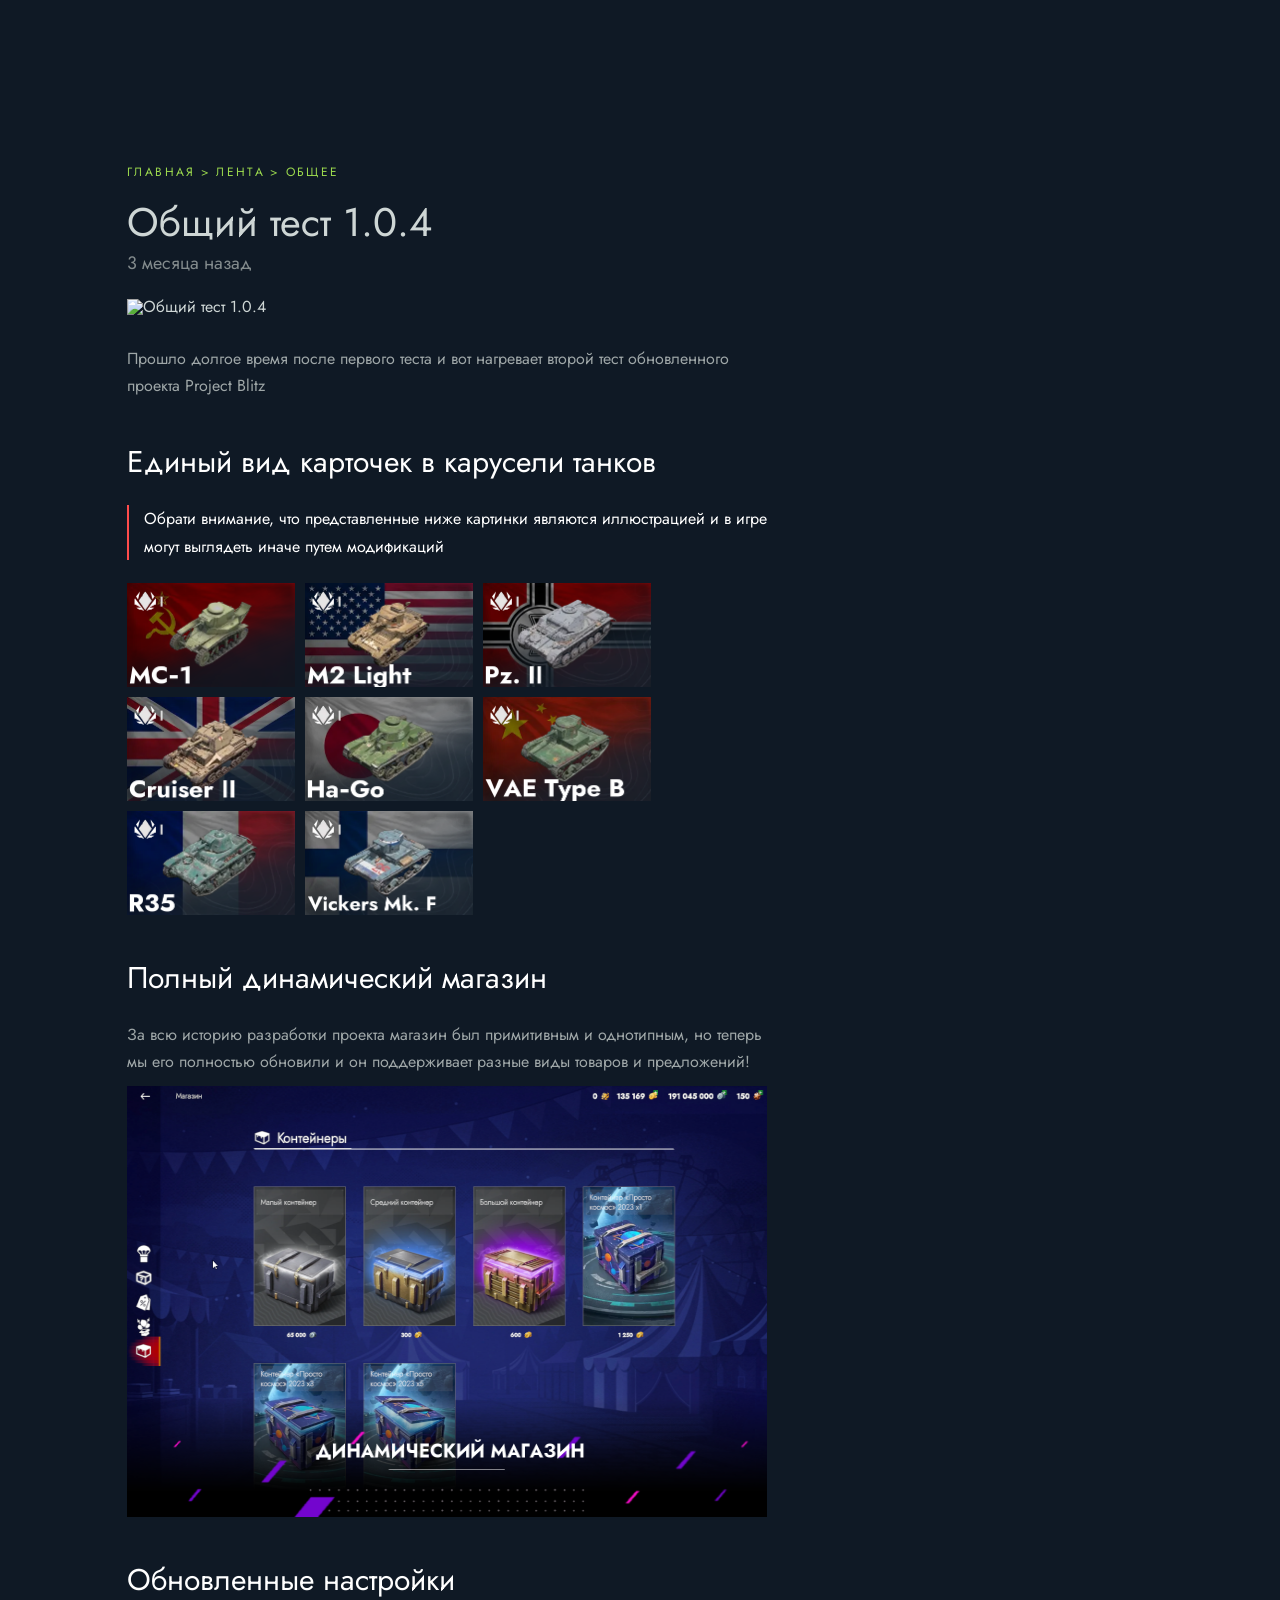
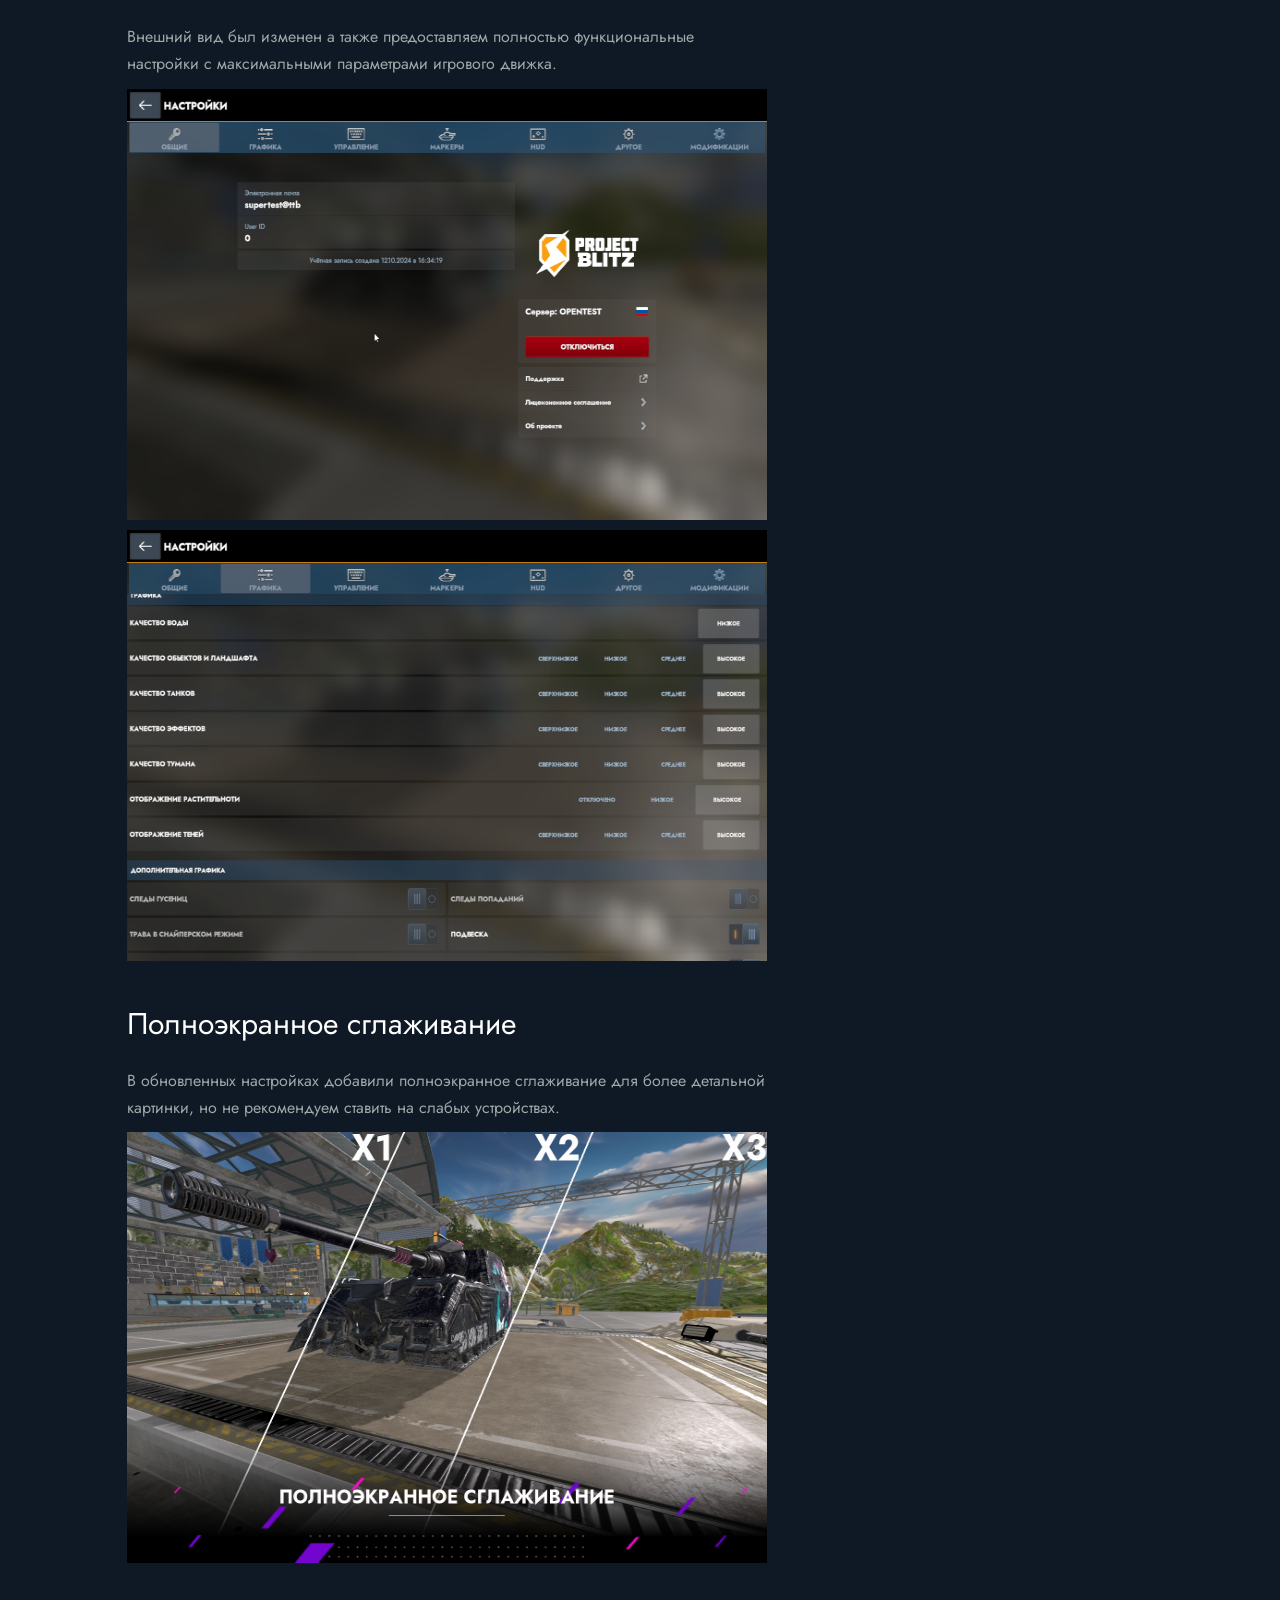
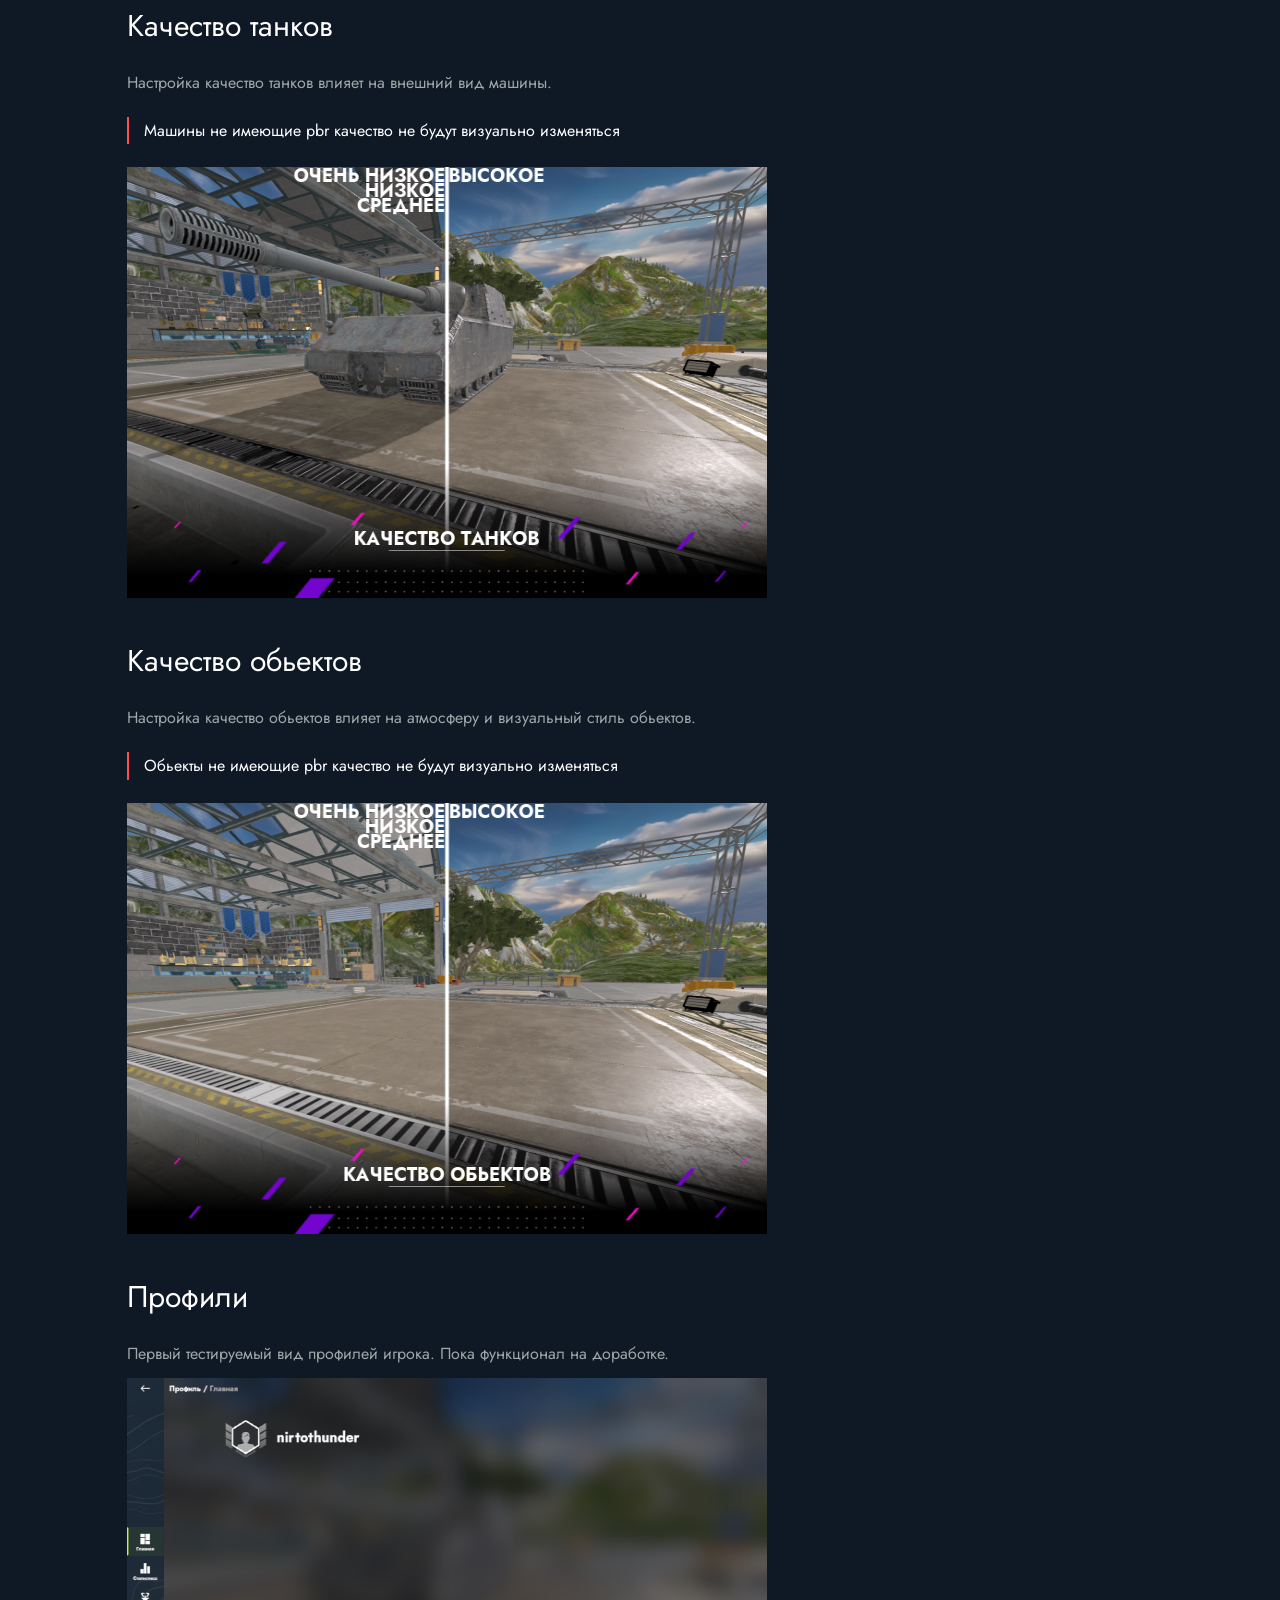
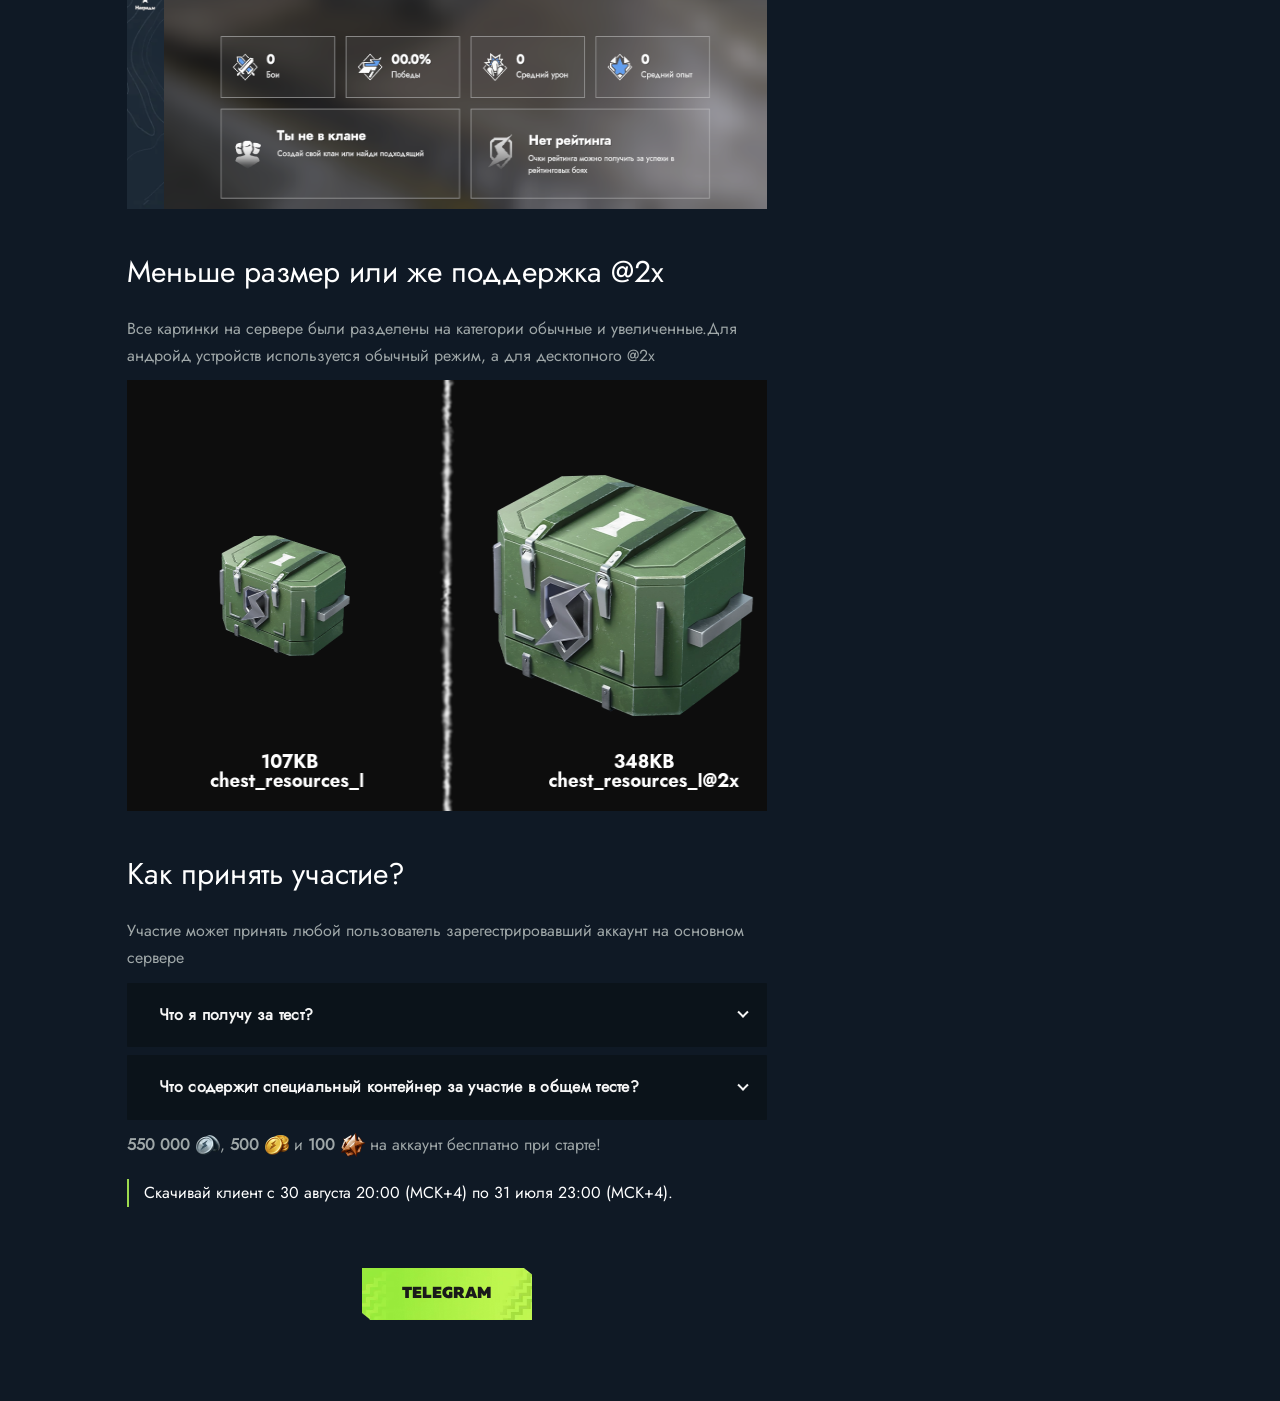
==== ru/news/common/ot_1_0_4.html @ a90b7f47 "ot 1_0_4" ====
<!-- Forked by Nirtothunder from original Tanks Blitz website -->
<!DOCTYPE html>
<html lang="ru">
<head>
    <meta name="color-scheme" content="only light">
    <meta name="supported-color-schemes" content="light">
    <style>
        :root { color-scheme: only light; } 
    </style>
    <meta http-equiv="Content-type" content="text/html; charset=utf-8">
    <meta name="viewport" content="width=device-width, initial-scale=1.0, maximum-scale=1.0, user-scalable=0">
    <meta name="title" content="Tanks Blitz: танковая MMO-игра">
    <meta name="description" content="Легендарный танковый шутер. Сражайся в командных боях 7 на 7 в одиночку или с друзьями, исследуй и улучшай бронетехнику, пробуй разные тактики и побеждай. Выбери танк и отправляйся в бой!">
    <meta property="og:image" content="images/logo.png">
    <link rel="shortcut icon" type="image/x-icon" href="images/favicon.ico">
    <link rel="shortcut icon" type="image/png" href="images/favicon.png">
    <link rel="icon" href="images/favicon.ico">
    <link rel="stylesheet" href="https://wh1to.github.io/blitzwebru/css/app.d67cb2.css">
    <title>Общий тест 1.0.4 | Project Blitz</title>
    <script async="" src="https://wh1to.github.io/blitzwebru/js/tag.js"></script>
    <script>
        window.dataLayer = window.dataLayer || [];
    </script>
</head>
<body class="page ">
    <div class="page_body" id="app">
        <div class="page_content">
            <main class="news-page"></main>
            <common-menu></common-menu>
            <main-notification></main-notification>
            <main-navigation></main-navigation>
            <region-popup></region-popup>
            <flash-message></flash-message>
            <router-view></router-view>
    </div>
    <main-footer></main-footer>
    <download-popup></download-popup>
        </div>
    </div>
</body>

    <script type="text/javascript">
        (function(m,e,t,r,i,k,a){m[i]=m[i]||function(){(m[i].a=m[i].a||[]).push(arguments)};
        m[i].l=1*new Date();
        for (var j = 0; j < document.scripts.length; j++) {if (document.scripts[j].src === r) { return; }}
        k=e.createElement(t),a=e.getElementsByTagName(t)[0],k.async=1,k.src=r,a.parentNode.insertBefore(k,a)})
        (window, document, "script", "https://mc.yandex.ru/metrika/tag.js", "ym");

        ym(92495432, "init", {
            clickmap:true,
            trackLinks:true,
            accurateTrackBounce:true,
            webvisor:true
        });

        (function(m,e,t,r,i,k,a){m[i]=m[i]||function(){(m[i].a=m[i].a||[]).push(arguments)};
        m[i].l=1*new Date();
        for (var j = 0; j < document.scripts.length; j++) {if (document.scripts[j].src === r) { return; }}
        k=e.createElement(t),a=e.getElementsByTagName(t)[0],k.async=1,k.src=r,a.parentNode.insertBefore(k,a)})
        (window, document, "script", "https://mc.yandex.ru/metrika/tag.js", "ym");

        ym(100962974, "init", {
            clickmap:true,
            trackLinks:true,
            accurateTrackBounce:true
        });

        (function(m,e,t,r,i,k,a){m[i]=m[i]||function(){(m[i].a=m[i].a||[]).push(arguments)};
        m[i].l=1*new Date();
        for (var j = 0; j < document.scripts.length; j++) {if (document.scripts[j].src === r) { return; }}
        k=e.createElement(t),a=e.getElementsByTagName(t)[0],k.async=1,k.src=r,a.parentNode.insertBefore(k,a)})
        (window, document, "script", "https://mc.yandex.ru/metrika/tag.js", "ym");

        ym(92986267, "init", {
            clickmap:true,
            trackLinks:true,
            accurateTrackBounce:true,
            webvisor:true
        });
        window.ymId = 92986267;
    </script>

    <noscript><div><img src="https://mc.yandex.ru/watch/92495432" style="position:absolute; left:-9999px;" alt="" /></div></noscript>
    <noscript><div><img src="https://mc.yandex.ru/watch/100962974" style="position:absolute; left:-9999px;" alt="" /></div></noscript>
    <noscript><div><img src="https://mc.yandex.ru/watch/92986267" style="position:absolute; left:-9999px;" alt="" /></div></noscript>

    <script>
        window.wbpSettings = {
            'realm': 'ru',
            'realms': ['ru'],
            'dev': false,
            'defaultLang': 'ru',
            'language': 'ru',
            'realmLangs': {"ru": {"ru": "ru"}},
            'langs': JSON.parse('[{"code": "ru", "text": "\u0420\u0443\u0441\u0441\u043a\u0438\u0439"}]'),
            'commonMenu': {
                'sswClientId': 'QiX7FAdbGfgUqJ6bABkRYLfUqQ27O3ZuZcZPJmVt',
                'sswUrl': 'https://lesta.ru',
                'frontedUrl': 'https://wh1to.github.io/blitzwebru/',
                'loaderPath': 'js/loader.min.js',
                'backendUrls': JSON.parse('{"ru": "https://wh1to.github.io/blitzwebru/"}')
            },
            'links': {
                'system': {
                    "ru": [
                        {"type": "eula", "url": "https://legal.tanksblitz.info/eula/", "text": "Лицензионное соглашение"},
                        {"type": "privacy", "url": "https://legal.tanksblitz.info/privacy-policy/", "text": "Политика конфиденциальности"},
                        {"type": "system", "url": "/content/docs/system-requirements/", "text": "Системные требования"},
                        {"type": "job", "url": "https://join.lesta.team/", "text": "Вакансии «Леста Игры»"},
                        {"type": "vol", "url": "https://vol.lesta.ru/", "text": "Волонтёрам"}
                    ]
                },
                'social': [
                    {"type": "vk", "url": "https://vk.ru/tanks_projectblitz", "text": "ВКОНТАКТЕ"},
                    {"type": "telegram", "url": "https://t.me/project_blitz", "text": "Telegram"},
                    {"type": "youtube", "url": "https://www.youtube.com/@nirtothunder", "text": "Youtube"},
                ],
                'age': {
                    "ru": []
                },
                'store': [
                    {"type": "app-gallery", "url": "https://appgallery.huawei.ru/app/C106970213", "text": "Скачайте в <span class=\"button-download_store\">App Gallery</span>"},
                    {"type": "app-store", "url": "https://itunes.apple.com/app/tanks-blitz-pvp-mmo/id1634012602", "text": "Скачайте в <span class=\"button-download_store\">App Store</span>"},
                    {"type": "ru-store", "url": "https://apps.rustore.ru/app/com.tanksblitz", "text": "Скачайте в <span class=\"button-download_store\">Rustore</span>"},
                    {"type": "mac-app-store", "url": "https://itunes.apple.com/app/tanks-blitz-pvp-mmo/id1634012602", "text": "Скачайте в <span class=\"button-download_store\">Mac App Store</span>"},
                    {"type": "lgc", "url": "https://lesta.ru/ru/lgc/", "text": "Скачайте в <span class=\"button-download_store\">Lesta Game Center</span>"},
                    {"type": "galaxy-store", "url": "https://apps.samsung.com/appquery/appDetail.as?appId=com.tanksblitz", "text": "Скачайте в <span class=\"button-download_store\">Galaxy Store</span>"},
                    {"type": "get-apps", "url": "https://global.app.mi.com/details?id=com.tanksblitz", "text": "Скачайте в <span class=\"button-download_store\">Get Apps</span>"},
                    {"type": "google-play", "url": "https://play.google.com/store/apps/details?id=com.tanksblitz", "text": "Скачайте в <span class=\"button-download_store\">Google Play</span>"}
                ]
            },
            STATIC_URL: 'https://cdn-ptl-static.tanksblitz.ru/newstatic/',
            CSRF: {
                API_URL: 'https://tanksblitz.ru/set_csrf/',
                COOKIE_NAME: 'csrftokennew',
                PARAM_NAME: 'csrftokennew'
            },
            AUTH: {
                TRUSTED_ROOT: 'https://tanksblitz.ru/',
                LOGIN_URL: 'https://tanksblitz.ru/auth/login/',
                LOGIN_COMPLETE_URL: 'https://tanksblitz.ru/auth/login/complete/',
                LOGIN_COMPLETE_IMMEDIATE_URL: 'https://tanksblitz.ru/auth/login/complete/immediate/',
                LOGOUT_URL: 'https://tanksblitz.ru/auth/logout/',
                CONTINUE_PROCESS_PARAMETER_NAME: 'auth_process',
                ATTEMPT_IMMEDIATE_COOKIE_NAME: 'auth_sso_attempt_immediate',
                SSO_ENABLED: true,
                ACCOUNT_INFO_URL: 'https://tanksblitz.ru/auth/account_info/'
            },
            SWITCHES: JSON.parse(`{
            "tournament_event_chests_random_order": {
                "name": "tournament_event_chests_random_order",
                "is_active": false,
                "start_at": null,
                "end_at": null,
                "show_in_menu": false,
                "allow_actions": true
            },
            "tournaments": {
                "name": "tournaments",
                "is_active": false,
                "start_at": null,
                "end_at": null,
                "show_in_menu": true,
                "allow_actions": true
            },
            "welcome": {
                "name": "welcome",
                "is_active": true,
                "start_at": "2026-07-01T08:00:00",
                "end_at": "2026-08-03T20:59:00",
                "show_in_menu": true,
                "allow_actions": true
            },
            "auction_stub": {
                "name": "auction_stub",
                "is_active": false,
                "start_at": "2020-12-18T05:00:00",
                "end_at": "2020-12-18T13:00:00",
                "show_in_menu": true,
                "allow_actions": true
            },
            "seasons": {
                "name": "seasons",
                "is_active": false,
                "start_at": null,
                "end_at": null,
                "show_in_menu": true,
                "allow_actions": true
            },
            "clans_leaderboard_stub": {
                "name": "clans_leaderboard_stub",
                "is_active": false,
                "start_at": null,
                "end_at": null,
                "show_in_menu": true,
                "allow_actions": true
            },
            "tankopedia": {
                "name": "tankopedia",
                "is_active": false,
                "start_at": null,
                "end_at": null,
                "show_in_menu": false,
                "allow_actions": false
            },
            "final_lan_buy_tickets_ui_active_2025": {
                "name": "final_lan_buy_tickets_ui_active_2025",
                "is_active": false,
                "start_at": "2025-08-12T11:12:43",
                "end_at": "2025-09-15T07:30:00",
                "show_in_menu": true,
                "allow_actions": true
            },
            "is_final_lan_header_customization": {
                "name": "is_final_lan_header_customization",
                "is_active": false,
                "start_at": "2025-08-12T10:30:00",
                "end_at": "2025-09-15T10:30:00",
                "show_in_menu": true,
                "allow_actions": true
            },
            "final_lan_2025": {
                "name": "final_lan_2025",
                "is_active": false,
                "start_at": "2025-08-12T10:28:00",
                "end_at": "2025-09-15T10:00:00",
                "show_in_menu": true,
                "allow_actions": true
            },
            "is_lizards_must_die_customization": {
                "name": "is_lizards_must_die_customization",
                "is_active": false,
                "start_at": "2025-11-01T05:00:00",
                "end_at": "2025-11-30T05:00:00",
                "show_in_menu": true,
                "allow_actions": true
            },
            "is_comics_selling": {
                "name": "is_comics_selling",
                "is_active": false,
                "start_at": "2026-06-19T08:00:00",
                "end_at": "2026-07-17T09:00:00",
                "show_in_menu": true,
                "allow_actions": false
            },
            "is_welcome": {
                "name": "is_welcome",
                "is_active": true,
                "start_at": "2026-06-19T08:00:00",
                "end_at": "2026-07-17T09:00:00",
                "show_in_menu": true,
                "allow_actions": false
            },
            "welcome_new_badge": {
            "name": "welcome_new_badge",
            "is_active": true,
            "start_at": null,
            "end_at": null,
            "show_in_menu": true,
            "allow_actions": true
            },
            "is_nav_customisation": {
                "name": "is_nav_customisation",
                "is_active": false,
                "start_at": "2026-06-19T08:00:00",
                "end_at": "2026-07-18T09:00:00",
                "show_in_menu": true,
                "allow_actions": true
            },
            "is_ny_2025_customization": {
                "name": "is_ny_2025_customization",
                "is_active": false,
                "start_at": "2025-02-27T09:00:00",
                "end_at": "2025-03-26T09:00:00",
                "show_in_menu": false,
                "allow_actions": true
            },
            "is_ny_navbar_customization": {
                "name": "is_ny_navbar_customization",
                "is_active": false,
                "start_at": "2025-12-09T09:00:00",
                "end_at": "2026-01-13T23:59:00",
                "show_in_menu": true,
                "allow_actions": true
            },
            "retro_v11": {
                "name": "retro_v11",
                "is_active": false,
                "start_at": "2024-06-18T08:00:00",
                "end_at": "2024-07-31T21:00:29",
                "show_in_menu": true,
                "allow_actions": true
            },
            "year_results": {
                "name": "year_results",
                "is_active": false,
                "start_at": "2025-12-25T09:00:00",
                "end_at": "2026-01-13T20:59:00",
                "show_in_menu": true,
                "allow_actions": true
            },
            "is_ice_giants_header_customization": {
                "name": "is_ice_giants_header_customization",
                "is_active": false,
                "start_at": "2025-02-28T09:00:00",
                "end_at": "2025-03-26T09:00:00",
                "show_in_menu": true,
                "allow_actions": true
            },
            "tournament_event": {
                "name": "tournament_event",
                "is_active": false,
                "start_at": null,
                "end_at": null,
                "show_in_menu": false,
                "allow_actions": true
            },
            "auction": {
                "name": "auction",
                "is_active": false,
                "start_at": "2023-12-15T05:37:30",
                "end_at": "2024-01-08T05:00:00",
                "show_in_menu": true,
                "allow_actions": true
            },
            "comics": {
                "name": "comics",
                "is_active": false,
                "start_at": "2025-02-28T09:00:00",
                "end_at": "2026-02-28T07:56:01",
                "show_in_menu": true,
                "allow_actions": true
            },
            "is_cyber_village_customization": {
                "name": "is_cyber_village_customization",
                "is_active": false,
                "start_at": "2026-03-04T14:00:00",
                "end_at": "2026-04-01T03:00:00",
                "show_in_menu": true,
                "allow_actions": true
            },
            "promises_new_badge": {
                "name": "promises_new_badge",
                "is_active": false,
                "start_at": "2026-07-01T08:00:00",
                "end_at": "2026-07-02T08:00:00",
                "show_in_menu": true,
                "allow_actions": true
            },
            "promises": {
                "name": "promises",
                "is_active": false,
                "start_at": "2026-07-01T08:00:00",
                "end_at": "2026-07-03T20:59:00",
                "show_in_menu": true,
                "allow_actions": true
            },
            "is_stalcraft_customisation": {
                "name": "is_stalcraft_customisation",
                "is_active": false,
                "start_at": "2026-04-08T13:03:01",
                "end_at": "2026-04-29T21:00:01",
                "show_in_menu": true,
                "allow_actions": true
            },
            "is_victory_day_header_customization": {
                "name": "is_victory_day_header_customization",
                "is_active": false,
                "start_at": "2026-05-08T00:00:00",
                "end_at": "2026-05-11T00:00:00",
                "show_in_menu": true,
                "allow_actions": true
            },
            "rating_battles_leaderboard": {
                "name": "rating_battles_leaderboard",
                "is_active": false,
                "start_at": "2024-08-27T11:52:30",
                "end_at": "2024-08-29T06:00:02",
                "show_in_menu": true,
                "allow_actions": true
            },
            "forecasts": {
                "name": "forecasts",
                "is_active": false,
                "start_at": null,
                "end_at": null,
                "show_in_menu": true,
                "allow_actions": true
            },
            "quest": {
                "name": "quest",
                "is_active": false,
                "start_at": "2025-07-01T09:00:00",
                "end_at": "2025-08-10T12:00:00",
                "show_in_menu": true,
                "allow_actions": true
            },
            "clans_leaderboard": {
                "name": "clans_leaderboard",
                "is_active": false,
                "start_at": "2024-08-27T11:53:15",
                "end_at": "2024-08-29T06:00:17",
                "show_in_menu": true,
                "allow_actions": true
            },
            "gifts": {
                "name": "gifts",
                "is_active": false,
                "start_at": "2026-05-28T11:00:00",
                "end_at": "2026-07-29T05:00:00",
                "show_in_menu": true,
                "allow_actions": true
            },
            "comics_new_badge": {
                "name": "comics_new_badge",
                "is_active": false,
                "start_at": "2026-06-19T08:00:00",
                "end_at": "2026-06-20T08:00:00",
                "show_in_menu": true,
                "allow_actions": true
            }
            }` || '{}'),
            FOOTER: JSON.parse('{"id": 1, "name": "footer 2025", "text": "Aifemu, 2024 — 2026. Проект Project Blitz основана на интеллектуальной собственности третьих лиц. Все права на объекты прав третьих лиц принадлежат их законным правообладателям..", "start_date": "2026-01-01"}' || '{}'),
            YA_METRIKA_COUNTER_IDS: {},
            ADMIN_CDN_URL: 'https://cdn-ptl-media.tanksblitz.ru',
            GLOSSARY_CDN_URL: 'https://glossary-static.lesta.ru',
            EXTERNAL_APIS: {"wbpbe": {"url": {"ru": "https://ru-lwbpbe.lstprod.net", "rb": "https://ru-lwbpbe.lstprod.net"}, "use_lang": true, "single_realm": false}, "watch-blitz": {"url": {"ru": "https://fake-watchblitz-ru.tanksblitz.ru"}, "use_lang": false, "single_realm": false}, "watch-blitz-ws": {"url": {"ru": "https://fake-watchblitz-ru.tanksblitz.ru"}, "use_lang": false, "single_realm": false}},
            PROBLEM_TRACKER_ENABLED: true,
            PROBLEM_TRACKER_URL: 'https://fake.it',
            PROBLEM_TRACKER_NOTIFY_TIMEOUT: 10,
            SENTRY_DSN: 'https://4d028fffc4824d1db911a0182a6fd6b2:f5834e0e3e254d9d8ed408a26818b6a1@sentry.lstprod.net/73',
            IS_CHINESE: false,
            FOOTER_LOGO_LINK: 'https://lesta.ru',
            PREMIUM_SHOP_LINK: 'https://lesta.ru/shop/wotb'
        };
        var context = {
            "is_preview": false,
            "news_page": {
                "category": {
                    "important": false,
                    "lang": "ru",
                    "order": 0,
                    "slug": "common",
                    "title": ""
                },
                    "content": `<div>
    <p>Прошло долгое время после первого теста и вот нагревает второй тест обновленного проекта Project Blitz</p>
    <h1>Единый вид карточек в карусели танков</h1>
    <blockquote class="message-important">
      <p>
        Обрати внимание, что представленные ниже картинки являются иллюстрацией и в игре могут выглядеть иначе путем модификаций
      </p>
    </blockquote>
    <div style="display: flex; gap: 10px; flex-wrap: wrap;">
    <img src="ot_1_0_4/ussr_tank.png" width="168" height="104">
    <img src="ot_1_0_4/usa_tank.png" width="168" height="104">
    <img src="ot_1_0_4/germany_tank.png" width="168" height="104">
    <img src="ot_1_0_4/uk_tank.png" width="168" height="104">
    <img src="ot_1_0_4/japan_tank.png" width="168" height="104">
    <img src="ot_1_0_4/china_tank.png" width="168" height="104">
    <img src="ot_1_0_4/france_tank.png" width="168" height="104">
    <img src="ot_1_0_4/finland_tank.png" width="168" height="104">
    </div>
    <h1>Полный динамический магазин</h1>
    <p>За всю историю разработки проекта магазин был примитивным и однотипным, но теперь мы его полностью обновили и он поддерживает разные виды товаров и предложений!</p>
    <div style="display: flex; gap: 10px; flex-wrap: wrap;">
    <img src="ot_1_0_4/newshop.png" width="693" height="431">
    </div>
    <h1>Обновленные настройки</h1>
    <p>Внешний вид был изменен а также предоставляем полностью функциональные настройки с максимальными параметрами игрового движка.</p>
    <div style="display: flex; gap: 10px; flex-wrap: wrap;">
    <img src="ot_1_0_4/settings.png" width="693" height="431">
    <img src="ot_1_0_4/settings2.png" width="693" height="431">
    </div>
    <h1>Полноэкранное сглаживание</h1>
    <p>В обновленных настройках добавили полноэкранное сглаживание для более детальной картинки, но не рекомендуем ставить на слабых устройствах.</p>
    <div style="display: flex; gap: 10px; flex-wrap: wrap;">
    <img src="ot_1_0_4/render.png" width="693" height="431">
    </div>
    <h1>Качество танков</h1>
    <p>Настройка качество танков влияет на внешний вид машины.</p>
    <blockquote class="message-important">
      <p>
        Машины не имеющие pbr качество не будут визуально изменяться
      </p>
    </blockquote>
    <div style="display: flex; gap: 10px; flex-wrap: wrap;">
    <img src="ot_1_0_4/tank_quality.png" width="693" height="431">
    </div>
    <h1>Качество обьектов</h1>
    <p>Настройка качество обьектов влияет на атмосферу и визуальный стиль обьектов.</p>
    <blockquote class="message-important">
      <p>
        Обьекты не имеющие pbr качество не будут визуально изменяться
      </p>
    </blockquote>
    <div style="display: flex; gap: 10px; flex-wrap: wrap;">
    <img src="ot_1_0_4/objects_quality.png" width="693" height="431">
    </div>
    <h1>Профили</h1>
    <p>Первый тестируемый вид профилей игрока. Пока функционал на доработке.</p>
    <div style="display: flex; gap: 10px; flex-wrap: wrap;">
    <img src="ot_1_0_4/profile.png" width="693" height="431">
    </div>
    <h1>Меньше размер или же поддержка @2x</h1>
    <p>Все картинки на сервере были разделены на категории обычные и увеличенные.Для андройд устройств используется обычный режим, а для десктопного @2x</p>
    <div style="display: flex; gap: 10px; flex-wrap: wrap;">
    <img src="ot_1_0_4/@2xsupport.png" width="693" height="431">
    </div>
    <h1>Как принять участие?</h1>
    <p>Участие может принять любой пользователь зарегестрировавший аккаунт на основном сервере</p>
    <details>
      <summary>Что я получу за тест?</summary>
      <div data-type="detailsContent">
        <p>Специальный контейнер за участие в общем тесте</p>
      </div>
    </details>
    <details>
        <summary>Что содержит специальный контейнер за участие в общем тесте?</summary>
            <div data-type="detailsContent">
                <li><p><vehicle name="GB48_FV215b_183K"></vehicle> с вероятностью 100%</p></li>
                <li><p>Коллекционный предмет за тестирование общего теста с вероятностью 100%</p></li?
                <li><p><currency count="20 000" type="gold"></currency> с вероятностью 100%</p></li>
                <li><p><currency count="2 000 000" type="silver"></currency> с вероятностью 100%</p></li>
                <li><p><currency count="75 000" type="freexp"></currency> с вероятностью 100%</p></li>
            </div>
    </details>
    <p>
      <currency count="550 000" type="silver"></currency>, <currency count="500" type="gold"></currency> и <currency count="100" type="freexp"></currency> на аккаунт бесплатно при старте!
    </p>
    <blockquote class="message-block">
      <p>
        Скачивай клиент с 30 августа 20:00 (МСК+4) по 31 июля 23:00 (МСК+4).
      </p>
    </blockquote>
    <p><br></p>
<p style="text-align: center; display: flex; justify-content: center; gap: 20px; flex-wrap: wrap;">
    <a data-v-55dd706e="" class="button-container button-container-default" href="https://t.me/project_blitz" style="
        display: inline-block;
        height: 52px;
        line-height: 52px;
        padding: 0 40px;
        text-decoration: none;
        color: #1a1a1a;
        font-weight: 600;
        font-size: 16px;
        text-transform: uppercase;
        font-family: Muller-Black !important;
        background: url('../../../images/bg_primary.png') center / 100% 100% no-repeat;
    ">
        TELEGRAM
    </a>
</p>
  </div>`,
                    "images": {
                    "big": "https://cdn-ptl-media.tanksblitz.ru/media/filer_public_thumbnails/filer_public/images/new-announcement-preview.jpg__1048x590_q95_crop_subsampling-2.jpg",
                    "client": "https://cdn-ptl-media.tanksblitz.ru/media/filer_public_thumbnails/filer_public/images/new-announcement-preview.jpg__1048x590_q95_crop_subsampling-2.jpg",
                    "medium": "https://cdn-ptl-media.tanksblitz.ru/media/filer_public_thumbnails/filer_public/images/new-announcement-preview.jpg__1048x590_q95_crop_subsampling-2.jpg",
                    "small": "https://cdn-ptl-media.tanksblitz.ru/media/filer_public_thumbnails/filer_public/images/new-announcement-preview.jpg__1048x590_q95_crop_subsampling-2.jpg"
                    },
                    "forum_link": "",
                    "id": 1,
                    "is_hidden_image_banner": false,
                    "is_hidden_title_description": false,
                    "lang": "ru",
                    "name": "Общий тест 1.0.4",
                    "pin_page": false,
                    "pin_weight": 0,
                    "publication_start_at": "2026-08-26T00:00:00",
                    "reactions_pack": "",
                    "related": [],
                    "show_timer": false,
                    "slug": "first-test",
                    "status": 200,
                    "timer_end_at": null,
                    "timer_info": null,
                    "timer_start_at": null,
                    "translation": {
                        "description": "",
                        "title": "Общий тест 1.0.4"
                    },
},
  "stuff": {}
        };




window.onload = function() {
    window.mount('newsPage', false, context, window.wbpSettings);
};

(function() {
function timeAgo(dateString) {
    if (!dateString) return '';
    
    const now = new Date();
    const past = new Date(dateString);
    const diffMs = now - past;
    const diffSec = Math.floor(diffMs / 1000);
    const diffMin = Math.floor(diffSec / 60);
    const diffHours = Math.floor(diffMin / 60);
    const diffDays = Math.floor(diffHours / 24);
    const diffMonths = Math.floor(diffDays / 30);
    const diffYears = Math.floor(diffDays / 365);
    
    function pluralize(number, one, two, five) {
        const n = Math.abs(number) % 100;
        const n1 = n % 10;
        if (n > 10 && n < 20) return five;
        if (n1 > 1 && n1 < 5) return two;
        if (n1 === 1) return one;
        return five;
    }
    
    if (diffYears >= 2) {
        return diffYears + ' ' + pluralize(diffYears, 'год', 'года', 'лет') + ' назад';
    } else if (diffYears >= 1) {
        return 'год назад';
    } else if (diffMonths >= 2) {
        return diffMonths + ' ' + pluralize(diffMonths, 'месяц', 'месяца', 'месяцев') + ' назад';
    } else if (diffMonths >= 1) {
        return 'месяц назад';
    } else if (diffDays >= 7) {
        const weeks = Math.floor(diffDays / 7);
        return weeks + ' ' + pluralize(weeks, 'неделя', 'недели', 'недель') + ' назад';
    } else if (diffDays >= 2) {
        return diffDays + ' ' + pluralize(diffDays, 'день', 'дня', 'дней') + ' назад';
    } else if (diffDays >= 1) {
        return 'вчера';
    } else if (diffHours >= 2) {
        return diffHours + ' ' + pluralize(diffHours, 'час', 'часа', 'часов') + ' назад';
    } else if (diffHours >= 1) {
        return 'час назад';
    } else if (diffMin >= 2) {
        return diffMin + ' ' + pluralize(diffMin, 'минута', 'минуты', 'минут') + ' назад';
    } else if (diffMin >= 1) {
        return 'минуту назад';
    } else if (diffSec >= 5) {
        return diffSec + ' ' + pluralize(diffSec, 'секунда', 'секунды', 'секунд') + ' назад';
    } else {
        return 'только что';
    }
}
setTimeout(function() {
    const container = document.querySelector('.news-page');
    if (!container) return;
    const news = context.news_page;
    if (!news) return;
    
    let content = news.content;
    
    const currencyIcons = {
        'gold': 'gold.png',
        'silver': 'silver.png',
        'freexp': 'freexp.png',
        'premium': 'premium.png',
        'elitexp': 'elitexp.png',
        'crewxp': 'crewxp.png',
        'battlexp': 'battlexp.png'
    };
    
    content = content.replace(
        /<currency count="([^"]+)" type="([^"]+)"><\/currency>/g,
        function(match, count, type) {
            const iconFile = currencyIcons[type] || 'gold.png';
            return `<span class="currency-display" style="display:inline-flex;align-items:center;gap:6px;font-weight:bold;white-space:nowrap;">
                ${count}<img src="../../../images/${iconFile}" alt="${type}" style="width:24px;height:24px;object-fit:contain;vertical-align:middle;flex-shrink:0;">
            </span>`;
        }
    );
    content = content.replace(
        /<vehicle name="([^"]+)"><\/vehicle>/g,
        function(match, name) {
            var tankNames = {
                'R120_T22SR': 'Т-22 ср.',
                'GB92_FV217': 'FV217 Badger',
                'M60': 'M60',
                'GB84_Chieftain_Mk6': 'Chieftain Mk. 6',
                'Ch25_121_mod_1971B': '121B',
                'F72_AMX_30': 'AMX 30 B',
                'A95_T95E6': 'T95E6',
                'Ch41_WZ_111_5A': 'WZ-111 model 5A',
                'G_VK9001P': 'VK 90.01 (P)',
                'GB91_Super_Conqueror': 'Super Conqueror',
                'A128_Concept_1b': 'Concept 1B',
                'Object_907': 'Объект 907',
                'R110_Object_260': 'Объект 260',
                'G144_Kpz_50t': 'Kampfpanzer 50 t',
                'S31_Strv_K': 'Strv K',
                'R119_Object_777': 'Объект 777 Вариант II',
                'It20_Car_Comb_45t': 'Carro da Combattimento 45t',
                'Ch44_114_SP2': '114 SP2',
                'A153_XM66F': 'XM66F',
                'A155_AAT60': 'AAT60',
                'Ch52_WZ_122_6_F3': '116-F3',
                'A150_MBT_B': 'MBT-B',
                'R178_Object_780': 'Объект 780',
                'G162_Project_Kpz_07P_E': 'Kampfpanzer 07 P(E)',
                'J36_Type_63_HT': 'Type 63',
                'A165_XM57': 'XM57',
                'R96_Object430B': 'Объект 430Б',
                'G181_StuG_Maus': 'StuG Maus',
                'R149_Object_268_4': 'Объект 268 Вариант 4',
                'G167_Tiger_Maus': 'VK 120.03 (H) Tiger-Maus',
                'GB114_Vickers_MBT_Mk3': 'Vickers Mk. 3',
                'MS-11': 'МС-11',
                'JagdPz_E100_Gold': 'Jagdpanzer E 100 Gold',
                'GB48_FV215b_183K': 'FV215b (183)K'
            };
            
            var flags = {
                'R120_T22SR': 'ussr',
                'GB92_FV217': 'uk',
                'M60': 'usa',
                'GB84_Chieftain_Mk6': 'uk',
                'Ch25_121_mod_1971B': 'china',
                'F72_AMX_30': 'france',
                'A95_T95E6': 'usa',
                'Ch41_WZ_111_5A': 'china',
                'G_VK9001P': 'germany',
                'GB91_Super_Conqueror': 'uk',
                'A128_Concept_1b': 'usa',
                'Object_907': 'ussr',
                'R110_Object_260': 'ussr',
                'G144_Kpz_50t': 'germany',
                'S31_Strv_K': 'sweden',
                'R119_Object_777': 'ussr',
                'It20_Car_Comb_45t': 'italy',
                'Ch44_114_SP2': 'china',
                'A153_XM66F': 'usa',
                'A155_AAT60': 'usa',
                'Ch52_WZ_122_6_F3': 'china',
                'A150_MBT_B': 'usa',
                'R178_Object_780': 'ussr',
                'G162_Project_Kpz_07P_E': 'germany',
                'J36_Type_63_HT': 'japan',
                'A165_XM57': 'usa',
                'R96_Object430B': 'ussr',
                'G181_StuG_Maus': 'germany',
                'R149_Object_268_4': 'ussr',
                'G167_Tiger_Maus': 'germany',
                'GB114_Vickers_MBT_Mk3': 'uk',
                'MS-11': 'ussr',
                'JagdPz_E100_Gold': 'germany',
                'GB48_FV215b_183K': 'uk'
            };
            
            var types = {
                'R120_T22SR': 'mediumtank',
                'GB92_FV217': 'at-spg',
                'M60': 'mediumtank',
                'GB84_Chieftain_Mk6': 'heavytank',
                'Ch25_121_mod_1971B': 'mediumtank',
                'F72_AMX_30': 'mediumtank',
                'A95_T95E6': 'heavytank',
                'Ch41_WZ_111_5A': 'heavytank',
                'G_VK9001P': 'heavytank',
                'GB91_Super_Conqueror': 'heavytank',
                'A128_Concept_1b': 'heavytank',
                'Object_907': 'mediumtank',
                'R110_Object_260': 'heavytank',
                'G144_Kpz_50t': 'mediumtank',
                'S31_Strv_K': 'heavytank',
                'R119_Object_777': 'heavytank',
                'It20_Car_Comb_45t': 'mediumtank',
                'Ch44_114_SP2': 'heavytank',
                'A153_XM66F': 'at-spg',
                'A155_AAT60': 'at-spg',
                'Ch52_WZ_122_6_F3': 'heavytank',
                'A150_MBT_B': 'heavytank',
                'R178_Object_780': 'heavytank',
                'G162_Project_Kpz_07P_E': 'heavytank',
                'J36_Type_63_HT': 'heavytank',
                'A165_XM57': 'at-spg',
                'R96_Object430B': 'mediumtank',
                'G181_StuG_Maus': 'at-spg',
                'R149_Object_268_4': 'at-spg',
                'G167_Tiger_Maus': 'heavytank',
                'GB114_Vickers_MBT_Mk3': 'heavytank',
                'MS-11': 'mediumtank',
                'JagdPz_E100_Gold': 'at-spg',
                'GB48_FV215b_183K': 'at-spg'
            };
            
            var flag = flags[name] || 'default';
            var type = types[name] || 'mediumtank';
            var displayName = tankNames[name] || name.replace(/_/g, ' ');
            
            var tankClass = 'tanks-info__collection';
            if (name === 'M60' || name === 'GB84_Chieftain_Mk6' || name === 'Ch25_121_mod_1971B' || name === 'JagdPz_E100_Gold') {
                tankClass = 'tanks-info__premium';
            }
            
            return `<span class="${tankClass} tanks-info">
                <span class="tanks-info_flag__${flag} tanks-info_flag"></span>
                <span class="tanks-info_type__${type} tanks-info_type"></span>
                <span class="tanks-info_level">X</span>
                ${displayName}
            </span>`;
        }
    );
    content = content.replace(
        /<gallery uuid="([^"]+)"><\/gallery>/g,
        function(match, uuid) {
            var images = [
                'https://cdn-ptl-media.tanksblitz.ru/media/filer_public/images/reborn_BP26.06.png',
                'https://cdn-ptl-media.tanksblitz.ru/media/filer_public/images/river_BP26.06.png',
                'https://cdn-ptl-media.tanksblitz.ru/media/filer_public/images/spark_battle_map_26.06.png',
                'https://cdn-ptl-media.tanksblitz.ru/media/filer_public/images/stream_Battle_map_26.06.png',
                'https://cdn-ptl-media.tanksblitz.ru/media/filer_public/images/winds_BP26.06.png',
                'https://cdn-ptl-media.tanksblitz.ru/media/filer_public/images/elemental_battle_map_26.06.png',
                'https://cdn-ptl-media.tanksblitz.ru/media/filer_public/images/lava_BP26.06.png'
            ];
            
            var slidesHtml = '';
            var positions = [
                { left: '80px', top: '110px', w: '140px', h: '90px', z: 996, op: 0.5 },
                { left: '140px', top: '95px', w: '190px', h: '120px', z: 997, op: 0.7 },
                { left: '210px', top: '70px', w: '260px', h: '170px', z: 998, op: 0.9 },
                { center: true, top: '35px', w: '380px', h: '240px', z: 999, op: 1 },
                { right: '210px', top: '70px', w: '260px', h: '170px', z: 998, op: 0.9 },
                { right: '140px', top: '95px', w: '190px', h: '120px', z: 997, op: 0.7 },
                { right: '80px', top: '110px', w: '140px', h: '90px', z: 996, op: 0.5 }
            ];
            
            for (var i = 0; i < positions.length; i++) {
                var pos = positions[i];
                var style = 'position:absolute; width:' + pos.w + '; height:' + pos.h + '; z-index:' + pos.z + '; border-radius:8px; overflow:hidden; cursor:pointer; transition:all 0.5s ease;';
                if (pos.center) {
                    style += ' left:50%; transform:translateX(-50%); top:' + pos.top + ';';
                } else if (pos.left) {
                    style += ' left:' + pos.left + '; top:' + pos.top + ';';
                } else {
                    style += ' right:' + pos.right + '; top:' + pos.top + ';';
                }
                style += ' opacity:' + pos.op + ';';
                
                slidesHtml += '<div class="carousel-slide" data-index="' + i + '" style="' + style + '">' +
                    '<div style="background-size:cover; background-image:url(' + images[i] + '); height:100%; width:100%;"></div>' +
                '</div>';
            }
            
            return '<div style="width:100%; overflow:visible; padding:20px 0; position:relative;">' +
                '<div id="carousel-' + uuid + '" style="height:310px; position:relative; margin:0 auto; width:100%; max-width:900px; overflow:visible;">' +
                slidesHtml +
            '</div></div>';
        }
    );
    
    
    container.innerHTML = `
        <div>
            <div class="news-page_item">
                <article class="news">
                    <div class="news_body">
                        <div class="bread-crumbs">
                            <a href="/ru/" class="bread-crumbs_link"><span>Главная</span></a>
                            <a href="/ru/news/" class="bread-crumbs_link"><span>Лента</span></a>
                            <a href="/ru/news/#/event" class="bread-crumbs_link">Общее</a>
                        </div>
                        <h1 class="news_heading">${news.translation?.title || news.name}</h1>
                        <p class="news_time"><span>${timeAgo(news.publication_start_at)}</span></p>
                        <div class="news_banner">
                            <div>
                                <img src="${news.images.big}" alt="${news.translation?.title || news.name}">
                            </div>
                        </div>
                        <div class="news_content">${content}</div>
                    </div>
                </article>
            </div>
        </div>
    `;
    
    setTimeout(function() {
        document.querySelectorAll('[id^="carousel-"]').forEach(function(carouselContainer) {
            var slides = carouselContainer.querySelectorAll('.carousel-slide');
            var totalSlides = slides.length;
            var currentIndex = 3;
            
            function updateCarousel(newIndex) {
                if (newIndex === currentIndex) return;
                
                slides.forEach(function(slide, i) {
                    var offset = (i - newIndex + totalSlides) % totalSlides;
                    if (offset > 3) offset -= totalSlides;
                    
                    var width, height, top, opacity, zIndex;
                    
                    switch(offset) {
                        case -3: case 4:
                            width = '140px'; height = '90px'; top = '110px'; opacity = 0.5; zIndex = 996; break;
                        case -2: case 5:
                            width = '190px'; height = '120px'; top = '95px'; opacity = 0.7; zIndex = 997; break;
                        case -1: case 6:
                            width = '260px'; height = '170px'; top = '70px'; opacity = 0.9; zIndex = 998; break;
                        case 0:
                            width = '380px'; height = '240px'; top = '35px'; opacity = 1; zIndex = 999; break;
                        case 1:
                            width = '260px'; height = '170px'; top = '70px'; opacity = 0.9; zIndex = 998; break;
                        case 2:
                            width = '190px'; height = '120px'; top = '95px'; opacity = 0.7; zIndex = 997; break;
                        case 3:
                            width = '140px'; height = '90px'; top = '110px'; opacity = 0.5; zIndex = 996; break;
                        default:
                            width = '140px'; height = '90px'; top = '110px'; opacity = 0.3; zIndex = 995;
                    }
                    
                    slide.style.width = width;
                    slide.style.height = height;
                    slide.style.top = top;
                    slide.style.opacity = opacity;
                    slide.style.zIndex = zIndex;
                    
                    if (offset === 0) {
                        slide.style.left = '50%';
                        slide.style.transform = 'translateX(-50%)';
                        slide.style.right = 'auto';
                    } else if (offset < 0 || offset > 3) {
                        slide.style.left = 'auto';
                        slide.style.right = '10px';
                        slide.style.transform = 'none';
                    } else {
                        slide.style.left = 'auto';
                        slide.style.right = 'auto';
                        slide.style.transform = 'none';
                        var positions = ['10px', '100px', '210px'];
                        if (offset > 0 && offset <= 3) {
                            slide.style.left = positions[offset - 1] || '10px';
                        }
                    }
                });
                
                currentIndex = newIndex;
            }
            
            slides.forEach(function(slide, index) {
                slide.addEventListener('click', function() {
                    updateCarousel(index);
                });
            });
        });
    }, 50);
    
}, 100);



})();
    </script>

    <script src="https://wh1to.github.io/blitzwebru/js/app.d67cb2.js"></script>

</body>
</html>
<!-- Forked by Nirtothunder from original Tanks Blitz website -->
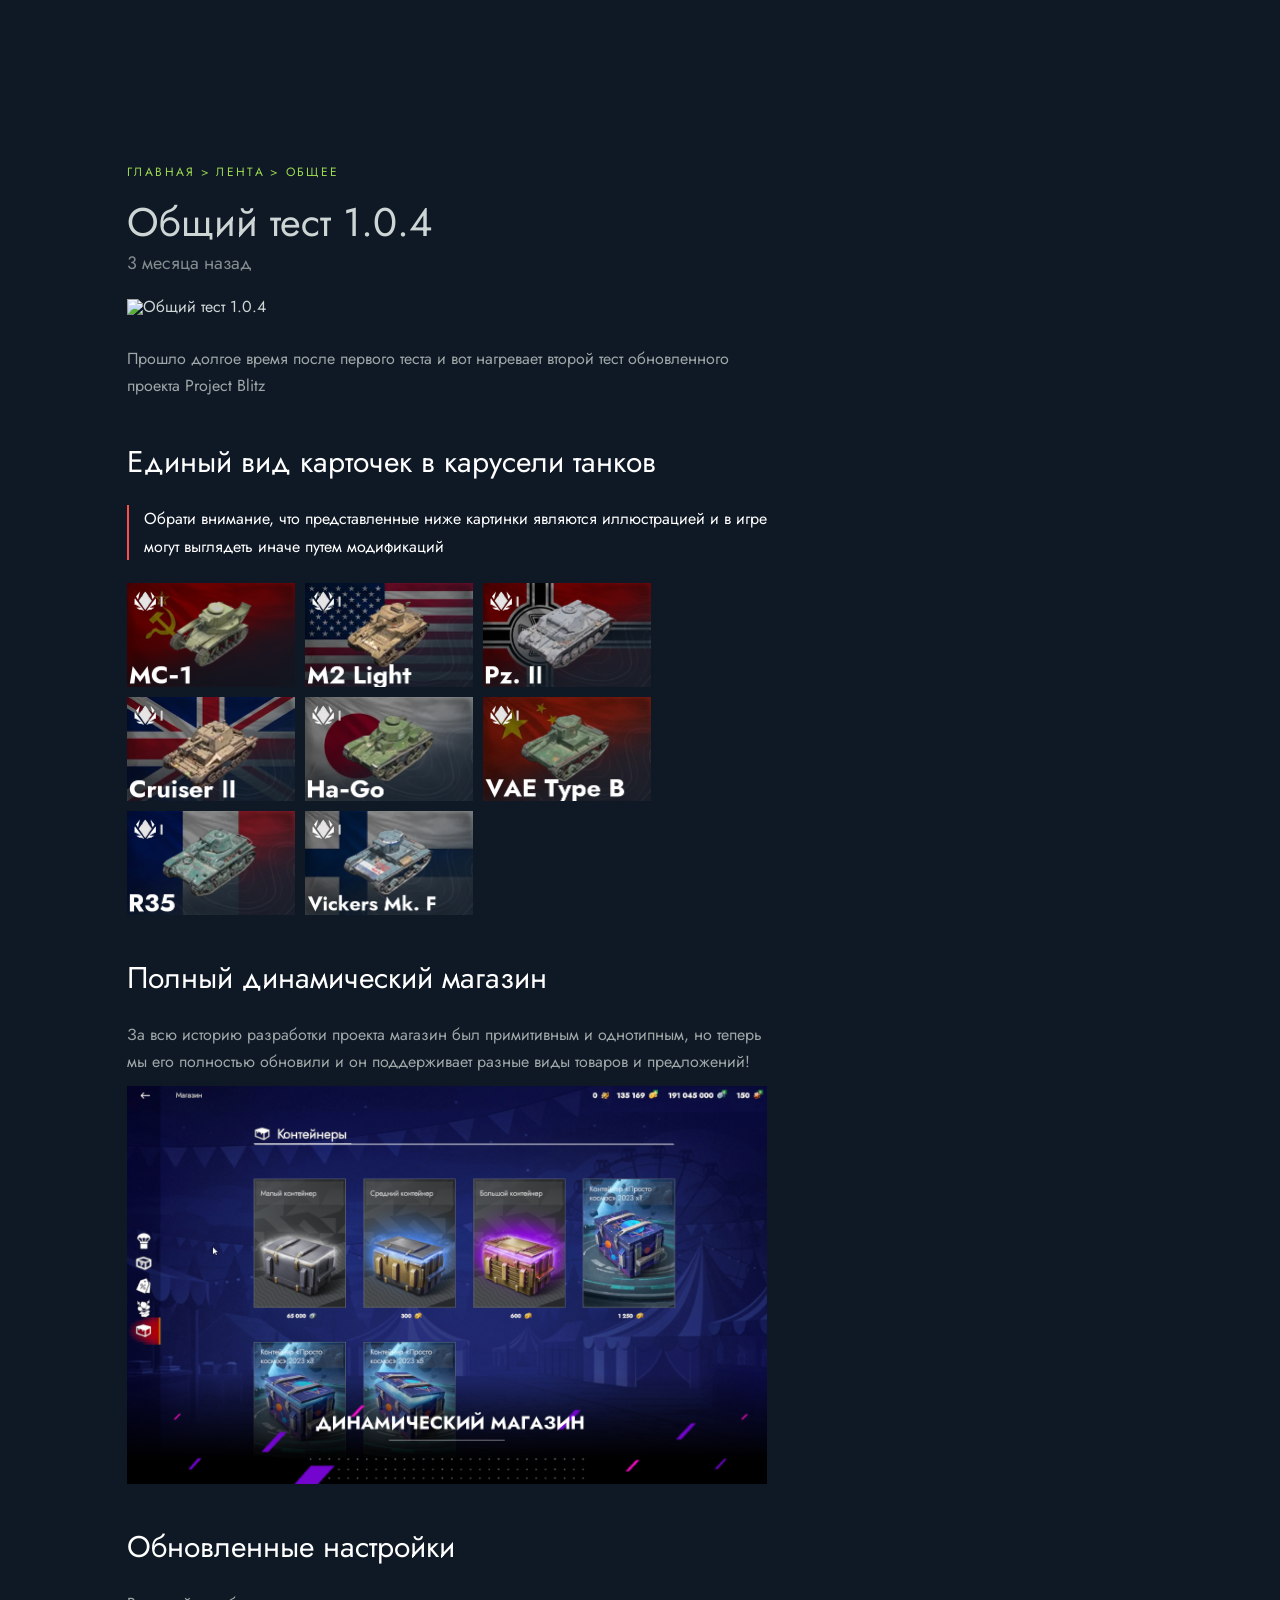
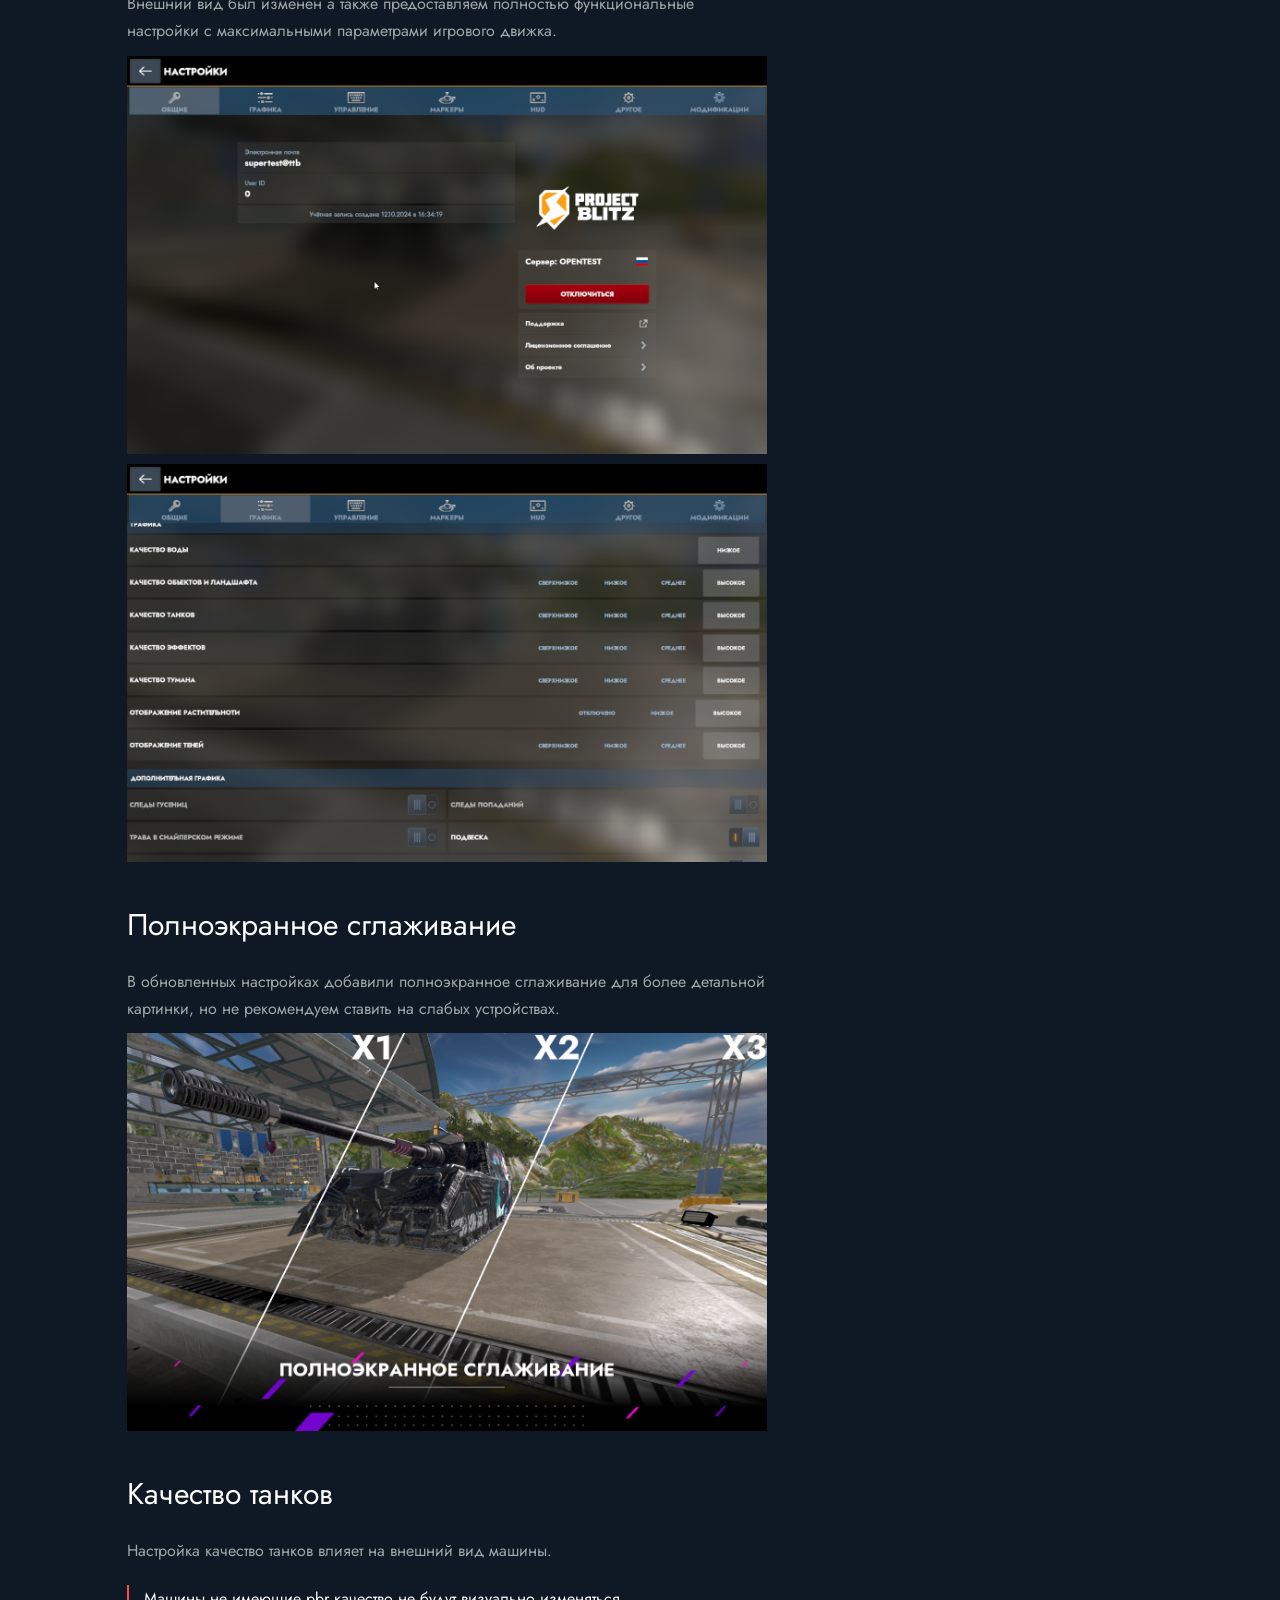
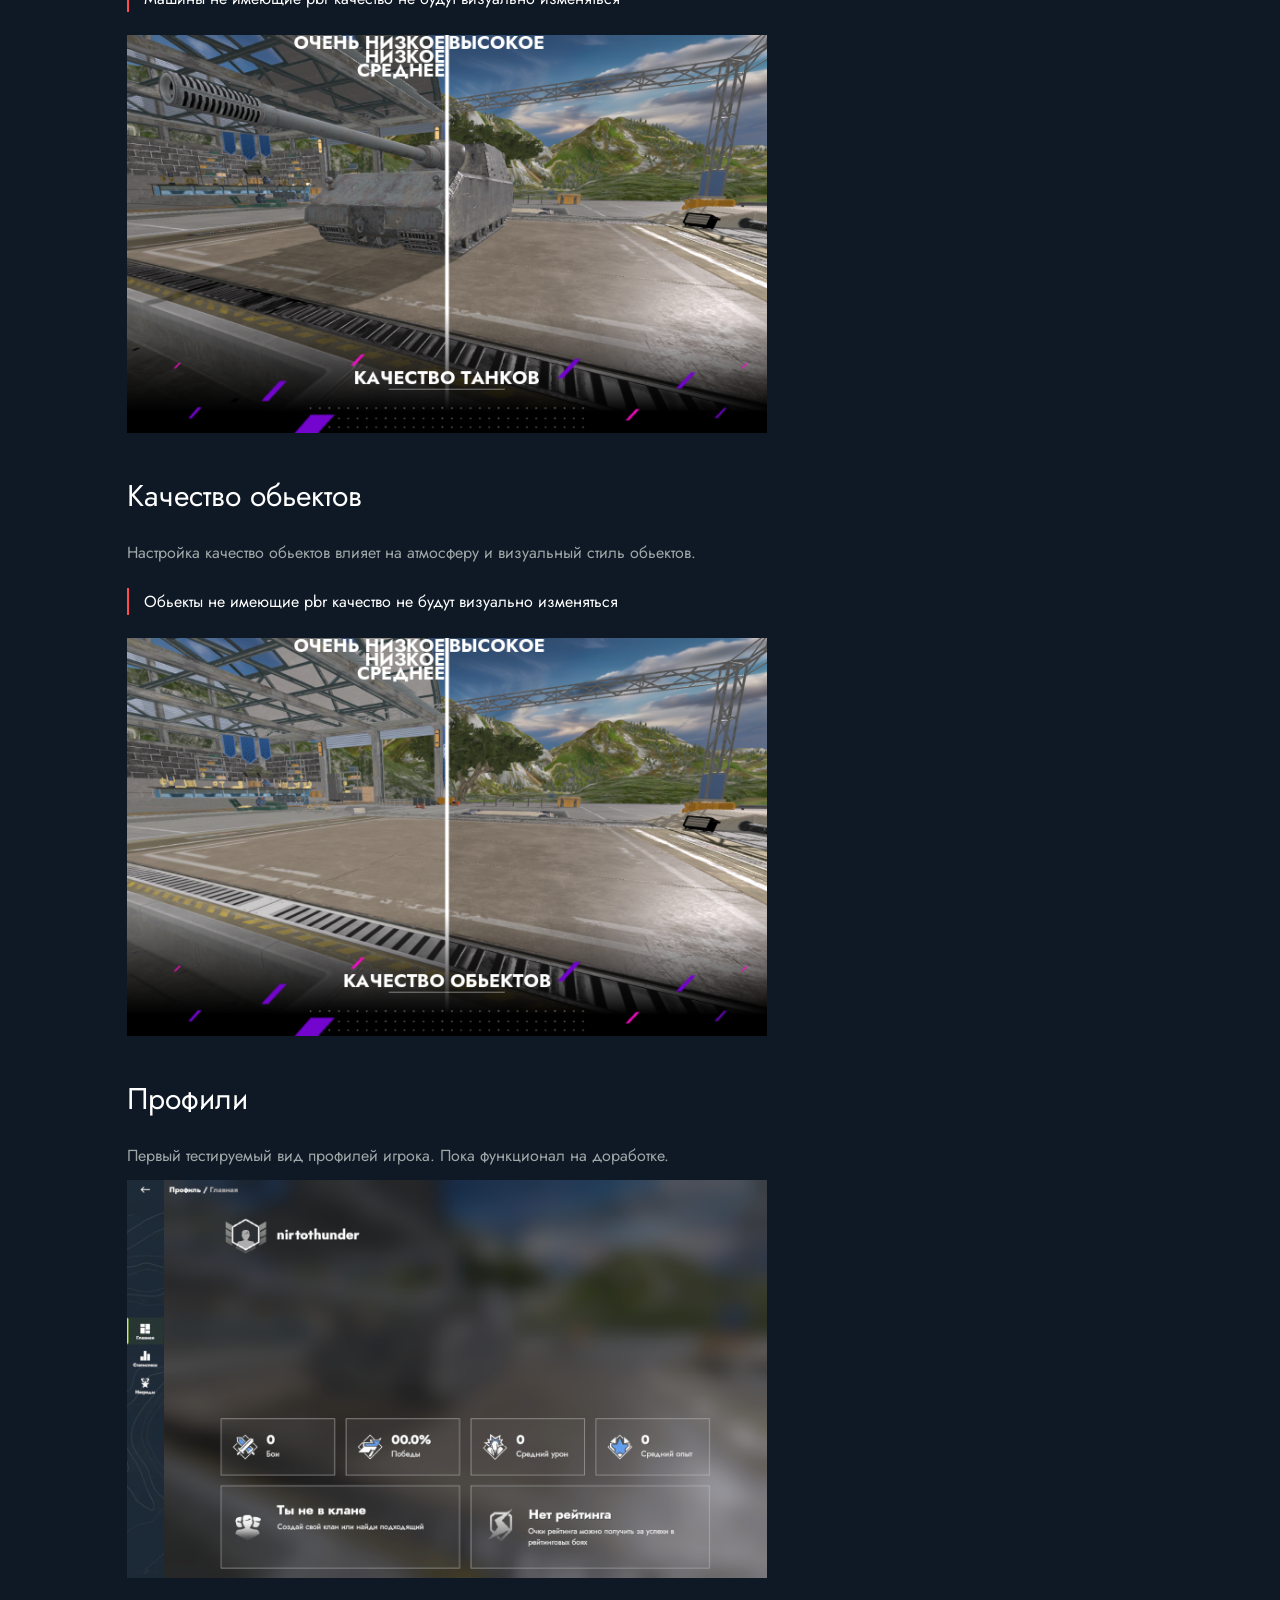
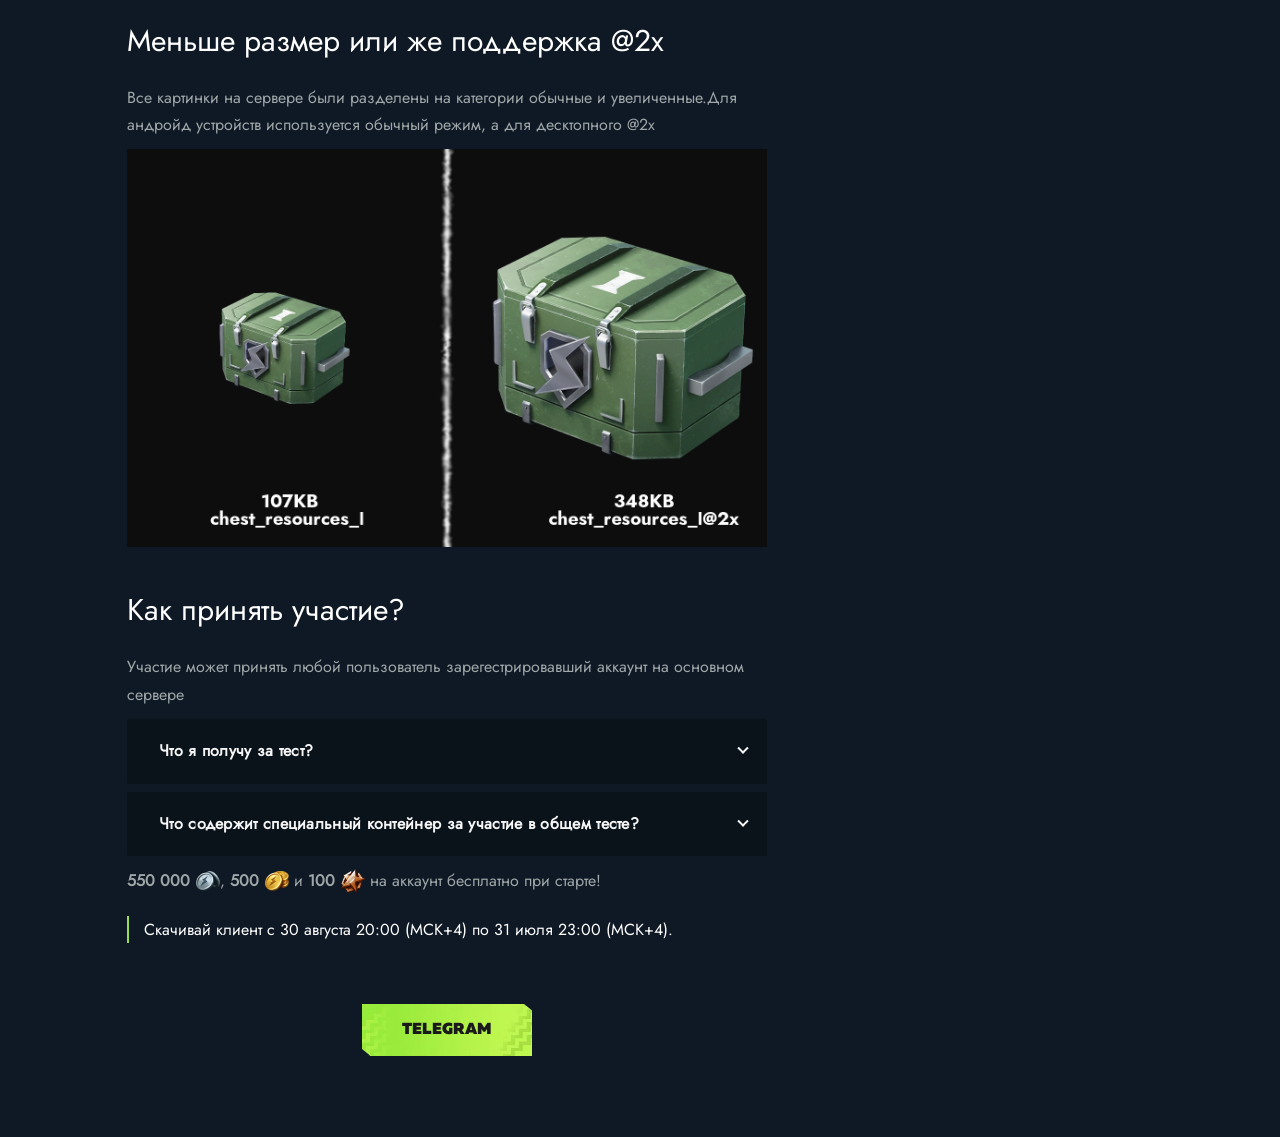
==== commit 3dc45b6d: "fix" ====
--- a/ru/news/common/ot_1_0_4.html
+++ b/ru/news/common/ot_1_0_4.html
@@ -461,52 +461,52 @@
     <img src="ot_1_0_4/france_tank.png" width="168" height="104">
     <img src="ot_1_0_4/finland_tank.png" width="168" height="104">
     </div>
-    <h1>Полный динамический магазин</h1>
-    <p>За всю историю разработки проекта магазин был примитивным и однотипным, но теперь мы его полностью обновили и он поддерживает разные виды товаров и предложений!</p>
-    <div style="display: flex; gap: 10px; flex-wrap: wrap;">
-    <img src="ot_1_0_4/newshop.png" width="693" height="431">
-    </div>
-    <h1>Обновленные настройки</h1>
-    <p>Внешний вид был изменен а также предоставляем полностью функциональные настройки с максимальными параметрами игрового движка.</p>
-    <div style="display: flex; gap: 10px; flex-wrap: wrap;">
-    <img src="ot_1_0_4/settings.png" width="693" height="431">
-    <img src="ot_1_0_4/settings2.png" width="693" height="431">
-    </div>
-    <h1>Полноэкранное сглаживание</h1>
-    <p>В обновленных настройках добавили полноэкранное сглаживание для более детальной картинки, но не рекомендуем ставить на слабых устройствах.</p>
-    <div style="display: flex; gap: 10px; flex-wrap: wrap;">
-    <img src="ot_1_0_4/render.png" width="693" height="431">
-    </div>
-    <h1>Качество танков</h1>
-    <p>Настройка качество танков влияет на внешний вид машины.</p>
-    <blockquote class="message-important">
-      <p>
-        Машины не имеющие pbr качество не будут визуально изменяться
-      </p>
-    </blockquote>
-    <div style="display: flex; gap: 10px; flex-wrap: wrap;">
-    <img src="ot_1_0_4/tank_quality.png" width="693" height="431">
-    </div>
-    <h1>Качество обьектов</h1>
-    <p>Настройка качество обьектов влияет на атмосферу и визуальный стиль обьектов.</p>
-    <blockquote class="message-important">
-      <p>
-        Обьекты не имеющие pbr качество не будут визуально изменяться
-      </p>
-    </blockquote>
-    <div style="display: flex; gap: 10px; flex-wrap: wrap;">
-    <img src="ot_1_0_4/objects_quality.png" width="693" height="431">
-    </div>
-    <h1>Профили</h1>
-    <p>Первый тестируемый вид профилей игрока. Пока функционал на доработке.</p>
-    <div style="display: flex; gap: 10px; flex-wrap: wrap;">
-    <img src="ot_1_0_4/profile.png" width="693" height="431">
-    </div>
-    <h1>Меньше размер или же поддержка @2x</h1>
-    <p>Все картинки на сервере были разделены на категории обычные и увеличенные.Для андройд устройств используется обычный режим, а для десктопного @2x</p>
-    <div style="display: flex; gap: 10px; flex-wrap: wrap;">
-    <img src="ot_1_0_4/@2xsupport.png" width="693" height="431">
-    </div>
+<h1>Полный динамический магазин</h1>
+<p>За всю историю разработки проекта магазин был примитивным и однотипным, но теперь мы его полностью обновили и он поддерживает разные виды товаров и предложений!</p>
+<div style="display: flex; gap: 10px; flex-wrap: wrap;">
+<img src="ot_1_0_4/newshop.png" width="693" height="431" style="max-width:100%; height:auto;">
+</div>
+<h1>Обновленные настройки</h1>
+<p>Внешний вид был изменен а также предоставляем полностью функциональные настройки с максимальными параметрами игрового движка.</p>
+<div style="display: flex; gap: 10px; flex-wrap: wrap;">
+<img src="ot_1_0_4/settings.png" width="693" height="431" style="max-width:100%; height:auto;">
+<img src="ot_1_0_4/settings2.png" width="693" height="431" style="max-width:100%; height:auto;">
+</div>
+<h1>Полноэкранное сглаживание</h1>
+<p>В обновленных настройках добавили полноэкранное сглаживание для более детальной картинки, но не рекомендуем ставить на слабых устройствах.</p>
+<div style="display: flex; gap: 10px; flex-wrap: wrap;">
+<img src="ot_1_0_4/render.png" width="693" height="431" style="max-width:100%; height:auto;">
+</div>
+<h1>Качество танков</h1>
+<p>Настройка качество танков влияет на внешний вид машины.</p>
+<blockquote class="message-important">
+  <p>
+    Машины не имеющие pbr качество не будут визуально изменяться
+  </p>
+</blockquote>
+<div style="display: flex; gap: 10px; flex-wrap: wrap;">
+<img src="ot_1_0_4/tank_quality.png" width="693" height="431" style="max-width:100%; height:auto;">
+</div>
+<h1>Качество обьектов</h1>
+<p>Настройка качество обьектов влияет на атмосферу и визуальный стиль обьектов.</p>
+<blockquote class="message-important">
+  <p>
+    Обьекты не имеющие pbr качество не будут визуально изменяться
+  </p>
+</blockquote>
+<div style="display: flex; gap: 10px; flex-wrap: wrap;">
+<img src="ot_1_0_4/objects_quality.png" width="693" height="431" style="max-width:100%; height:auto;">
+</div>
+<h1>Профили</h1>
+<p>Первый тестируемый вид профилей игрока. Пока функционал на доработке.</p>
+<div style="display: flex; gap: 10px; flex-wrap: wrap;">
+<img src="ot_1_0_4/profile.png" width="693" height="431" style="max-width:100%; height:auto;">
+</div>
+<h1>Меньше размер или же поддержка @2x</h1>
+<p>Все картинки на сервере были разделены на категории обычные и увеличенные.Для андройд устройств используется обычный режим, а для десктопного @2x</p>
+<div style="display: flex; gap: 10px; flex-wrap: wrap;">
+<img src="ot_1_0_4/@2xsupport.png" width="693" height="431" style="max-width:100%; height:auto;">
+</div>
     <h1>Как принять участие?</h1>
     <p>Участие может принять любой пользователь зарегестрировавший аккаунт на основном сервере</p>
     <details>
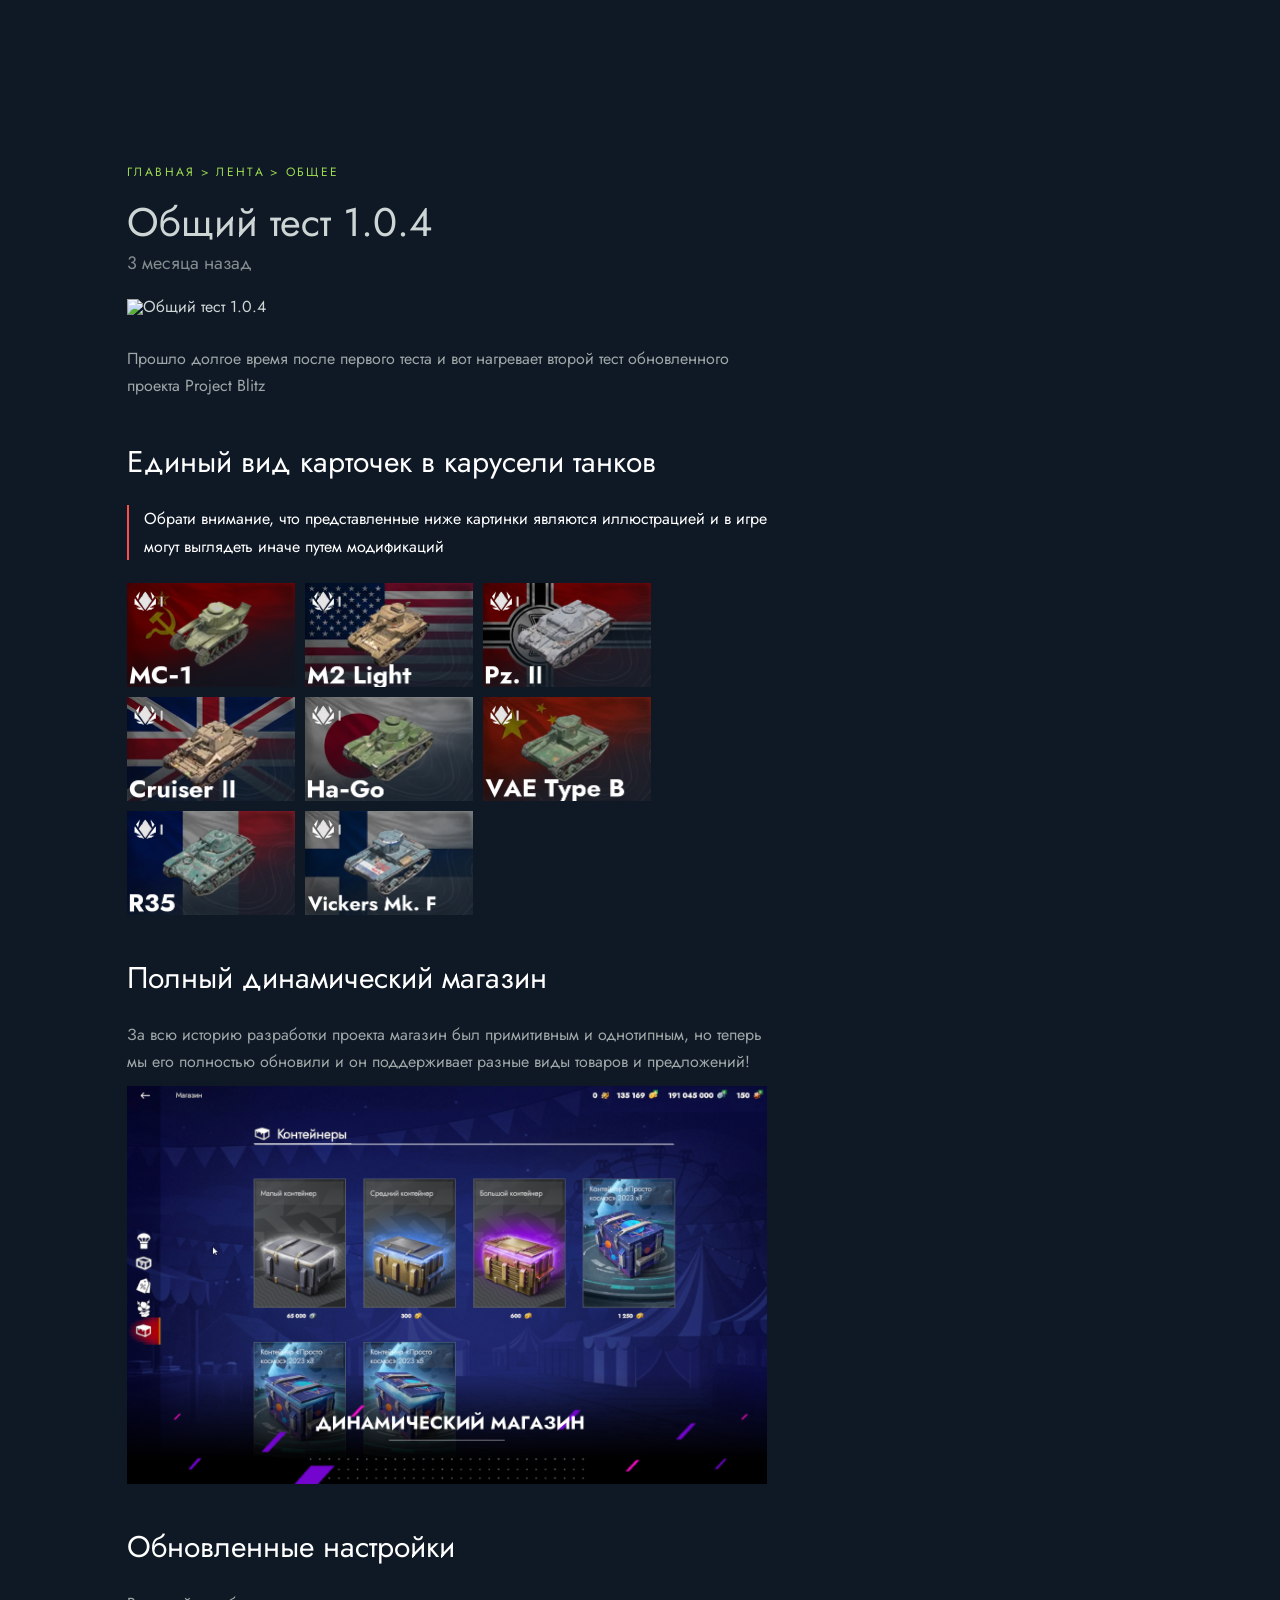
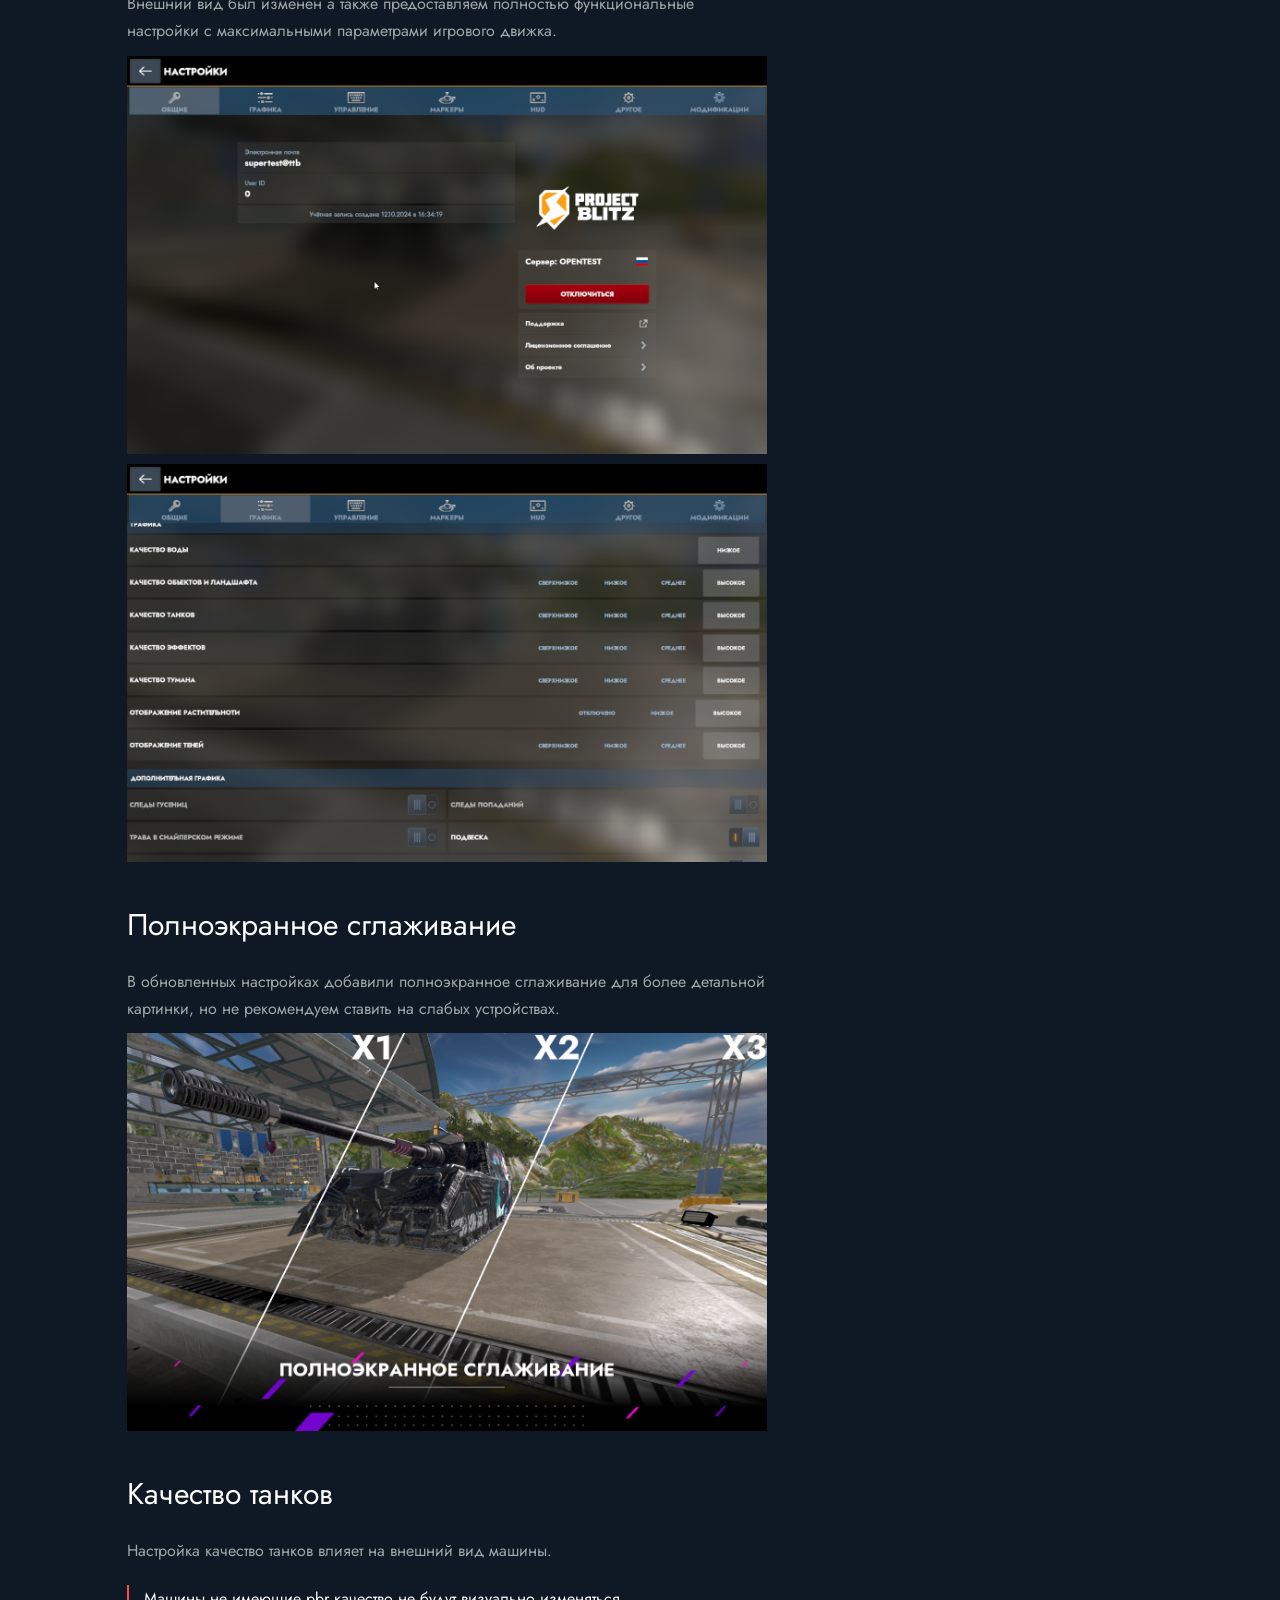
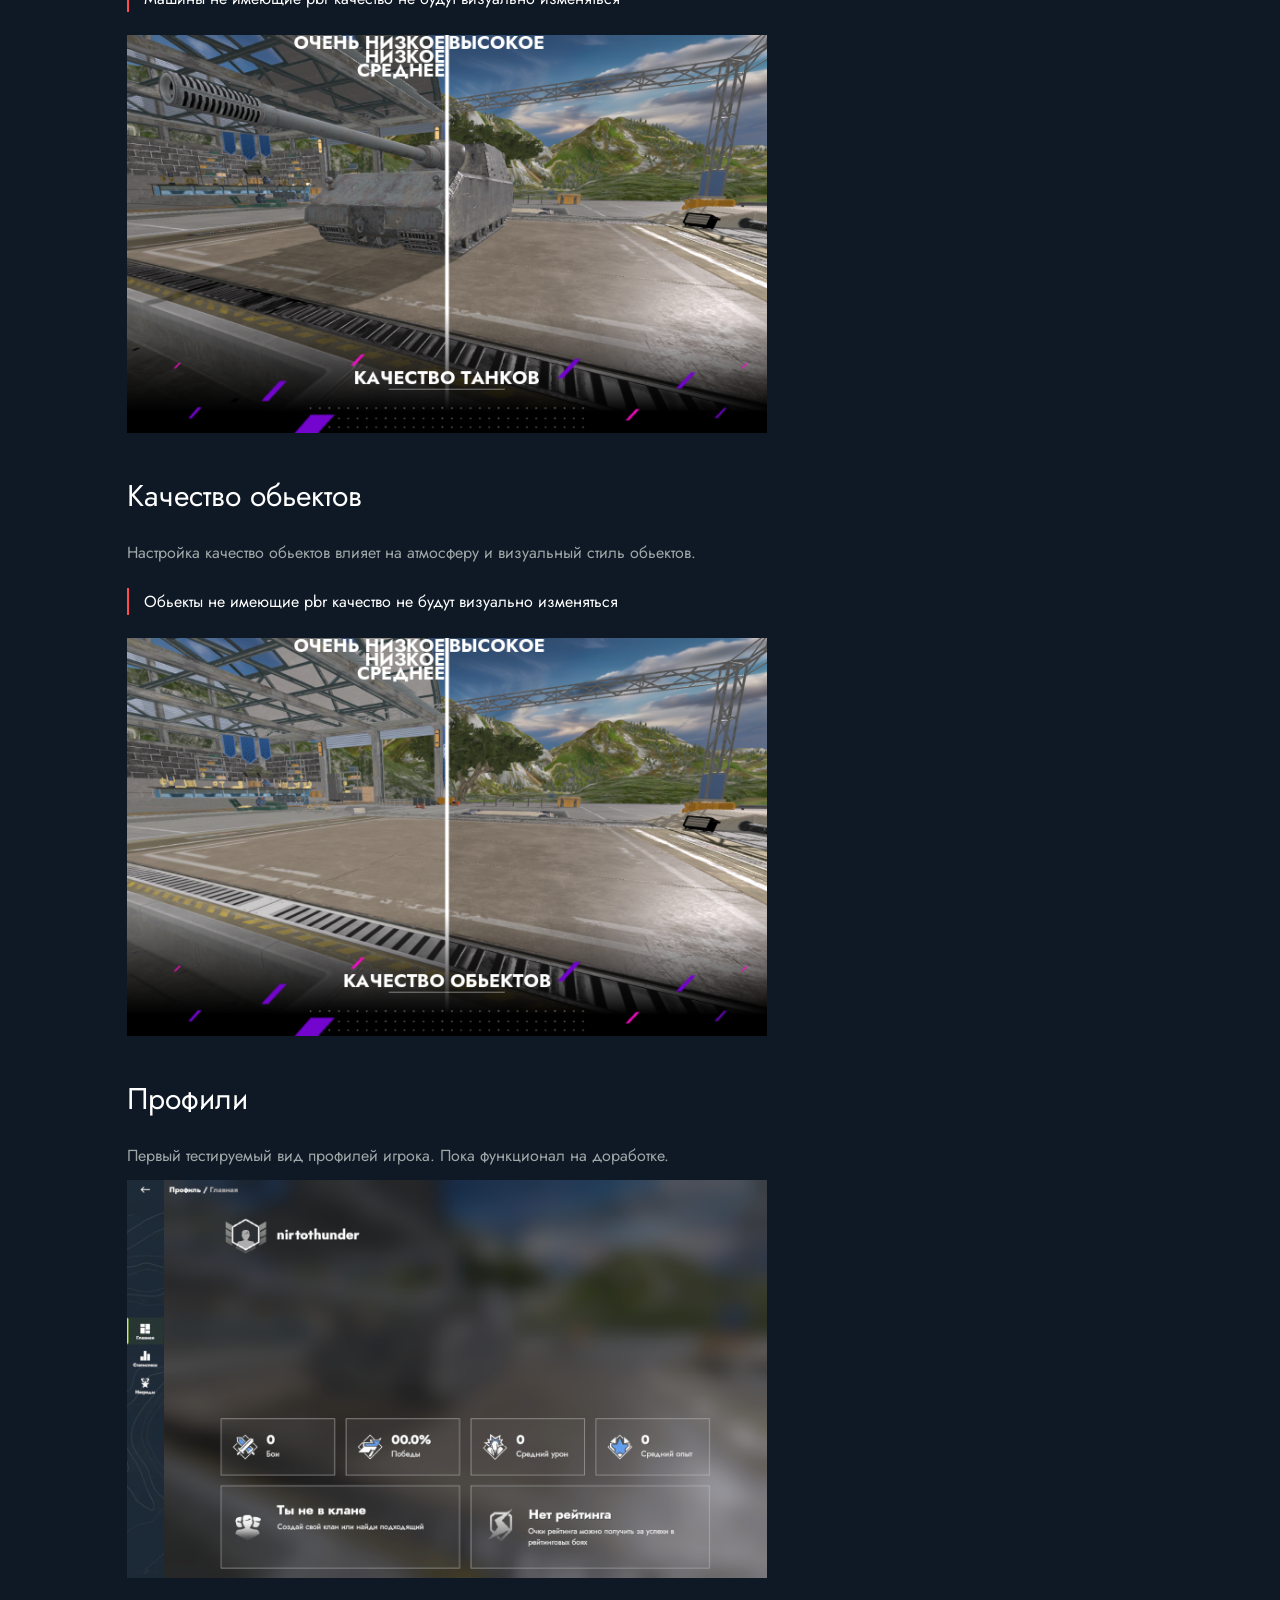
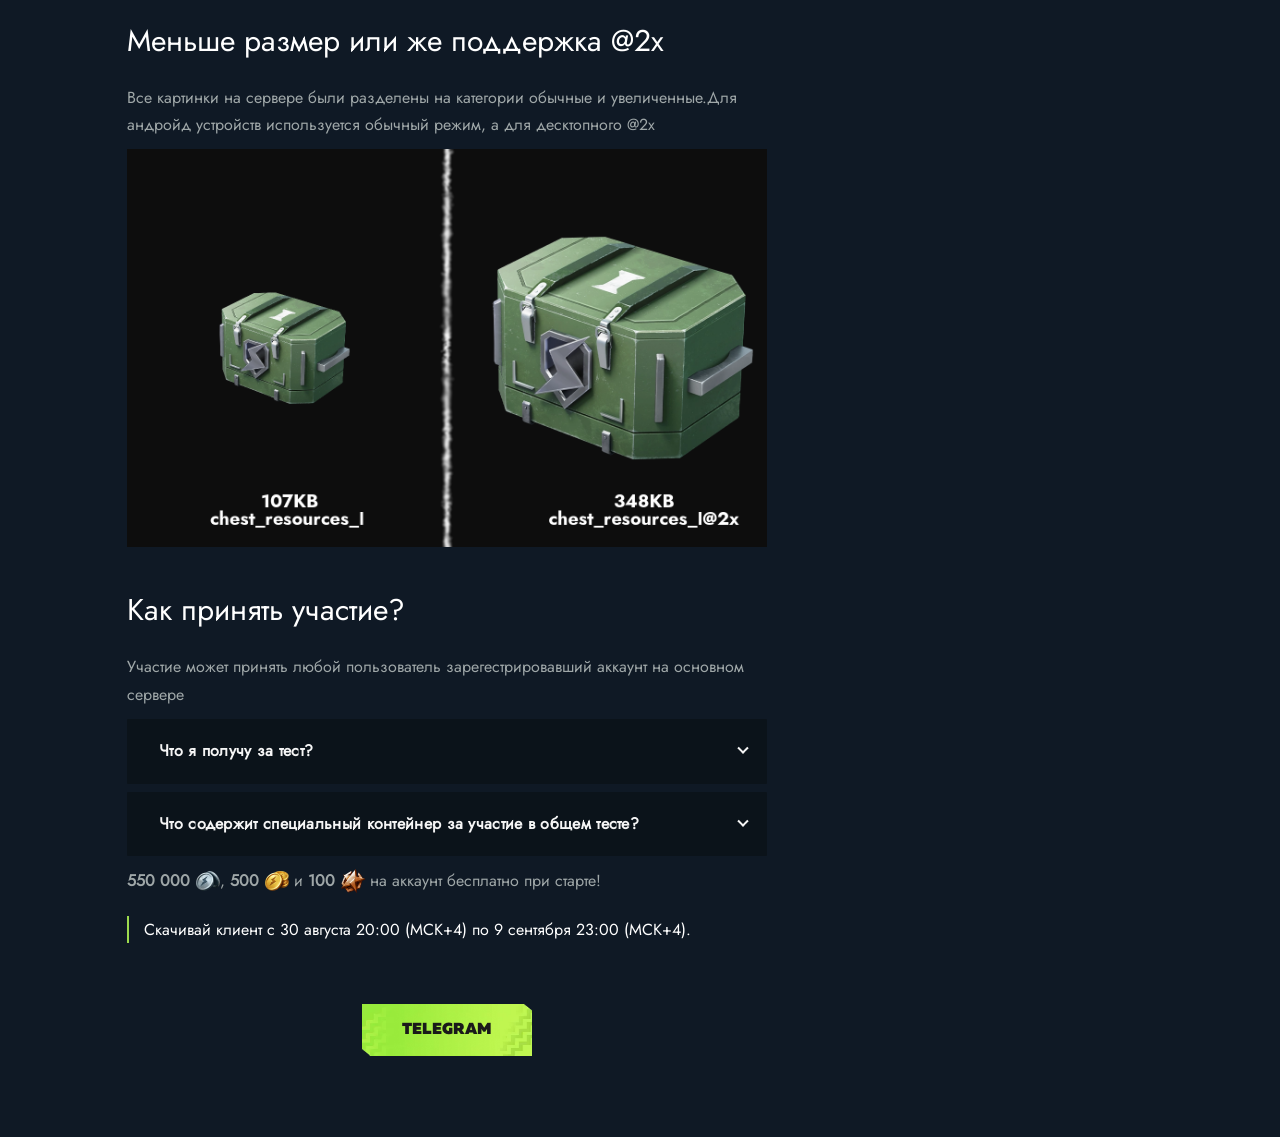
==== commit 032ac7c8: "Update ot_1_0_4.html" ====
--- a/ru/news/common/ot_1_0_4.html
+++ b/ru/news/common/ot_1_0_4.html
@@ -530,7 +530,7 @@
     </p>
     <blockquote class="message-block">
       <p>
-        Скачивай клиент с 30 августа 20:00 (МСК+4) по 31 июля 23:00 (МСК+4).
+        Скачивай клиент с 30 августа 20:00 (МСК+4) по 9 сентября 23:00 (МСК+4).
       </p>
     </blockquote>
     <p><br></p>
@@ -954,4 +954,4 @@
 
 </body>
 </html>
-<!-- Forked by Nirtothunder from original Tanks Blitz website -->+<!-- Forked by Nirtothunder from original Tanks Blitz website -->
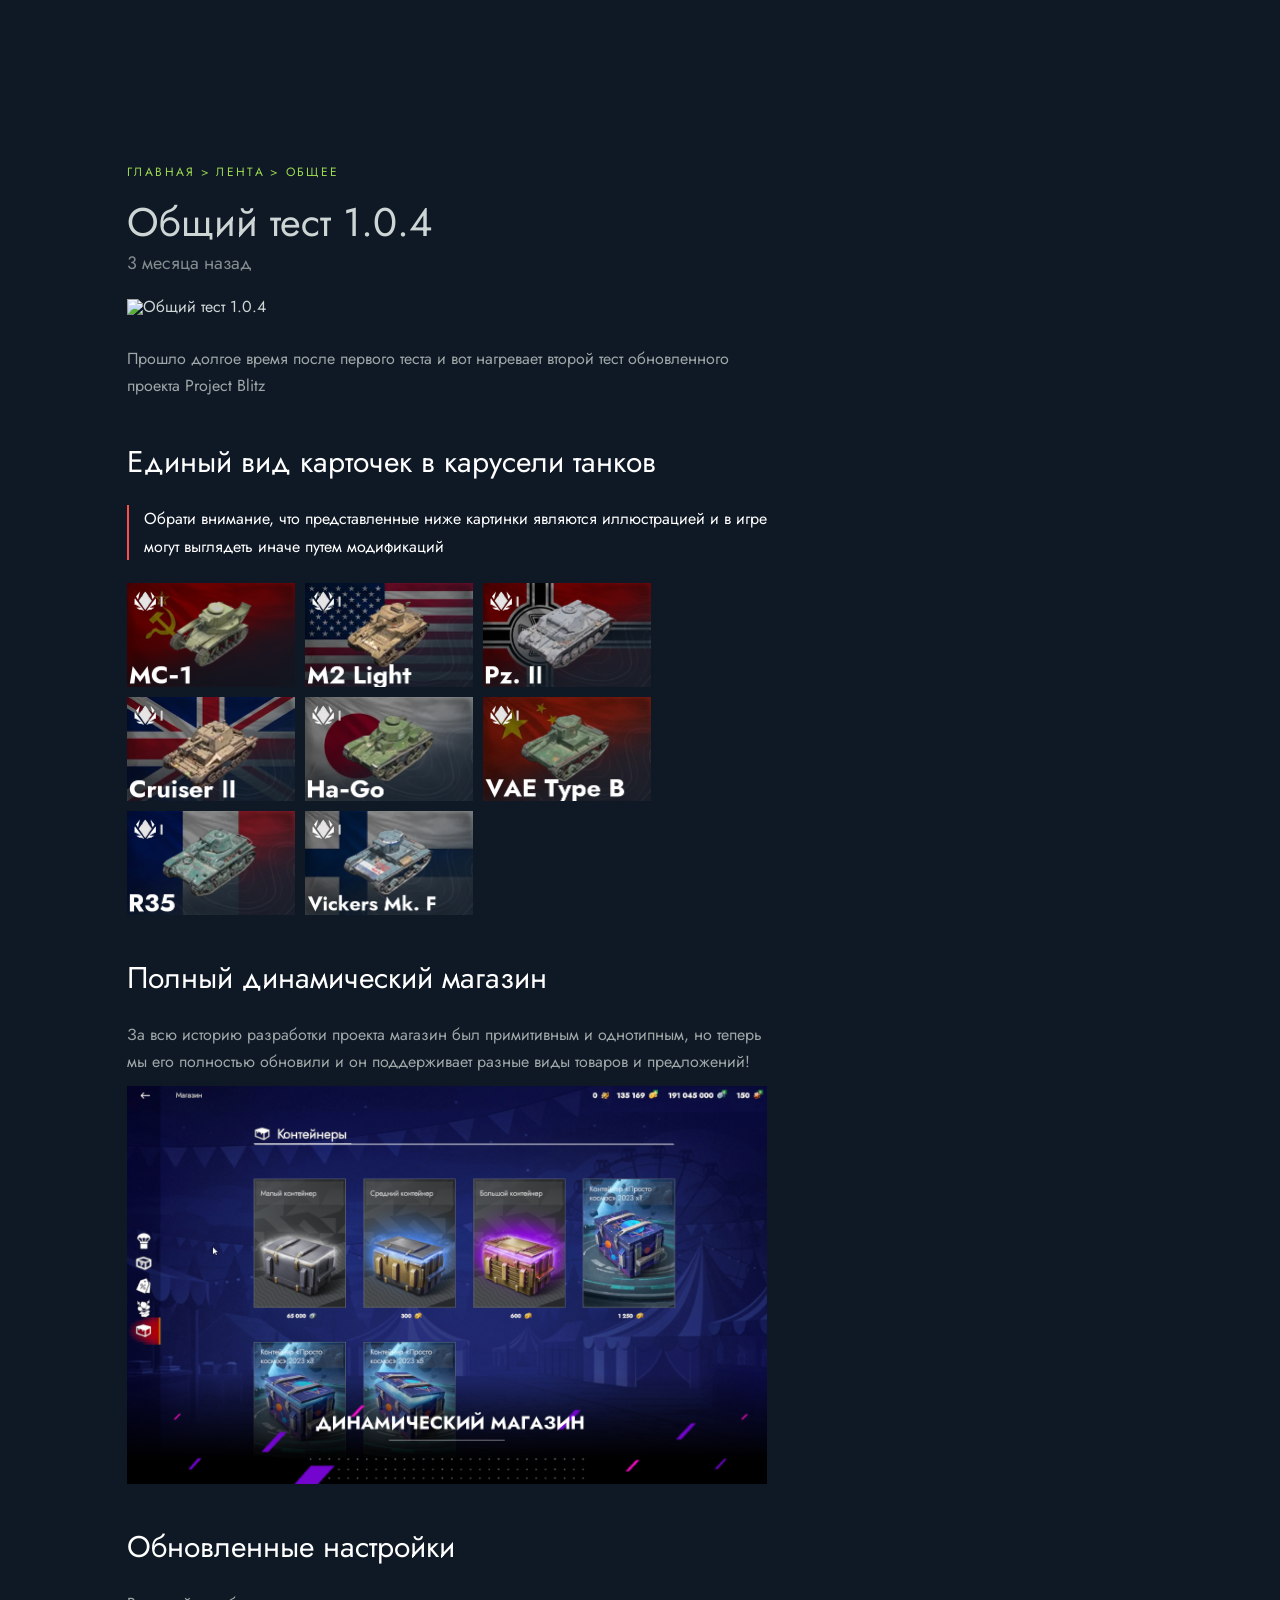
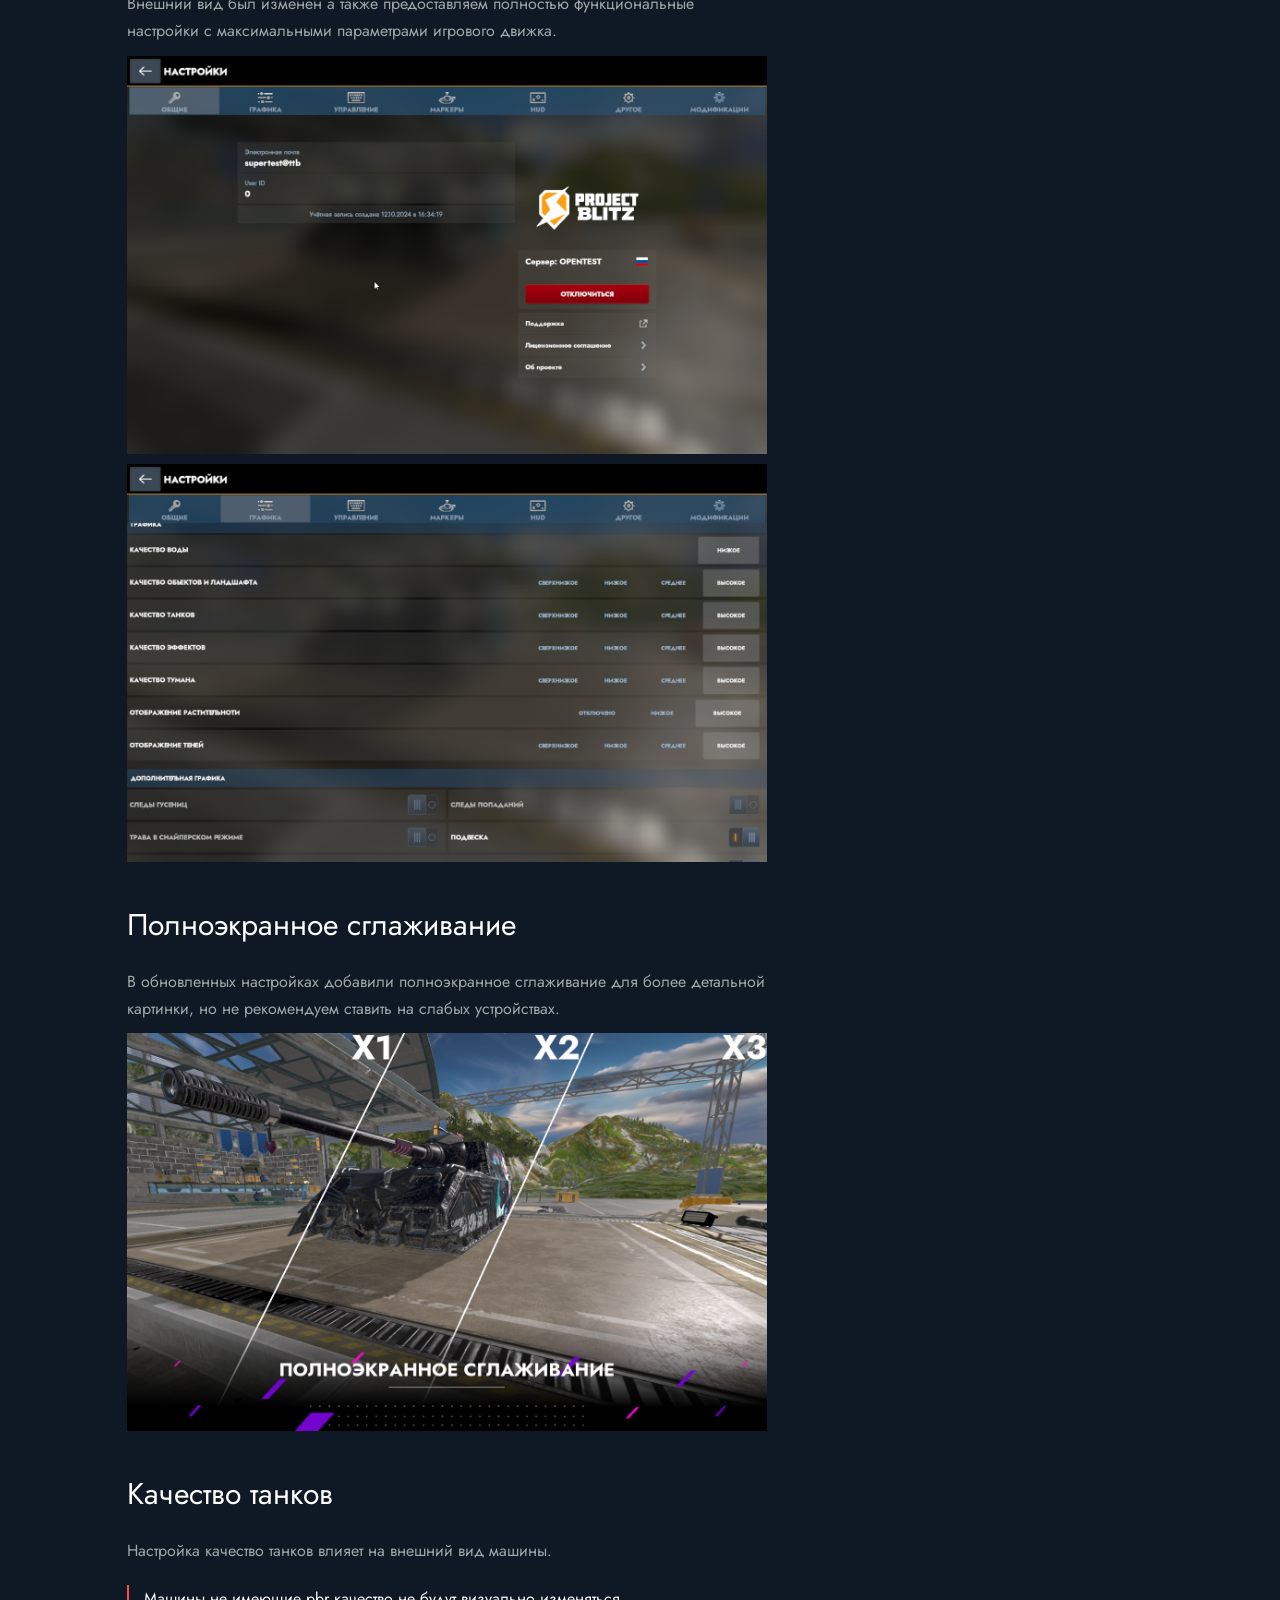
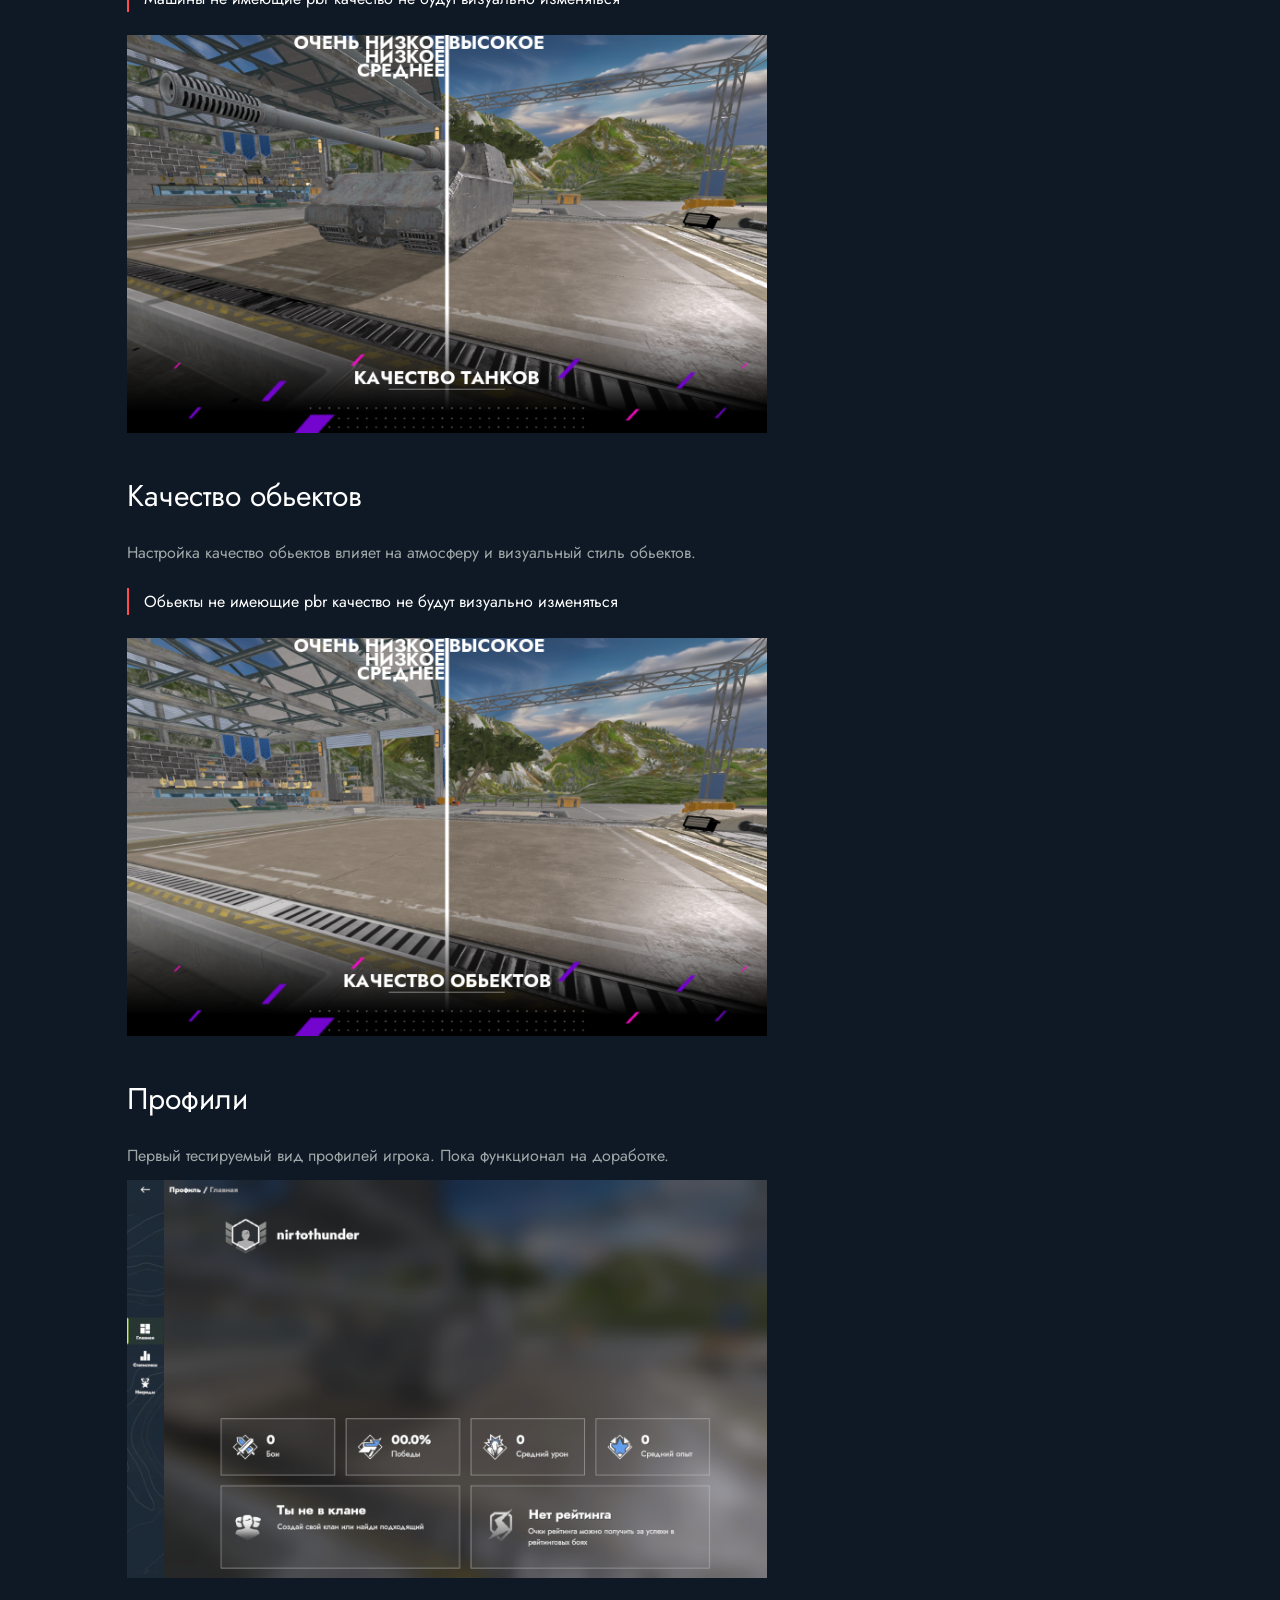
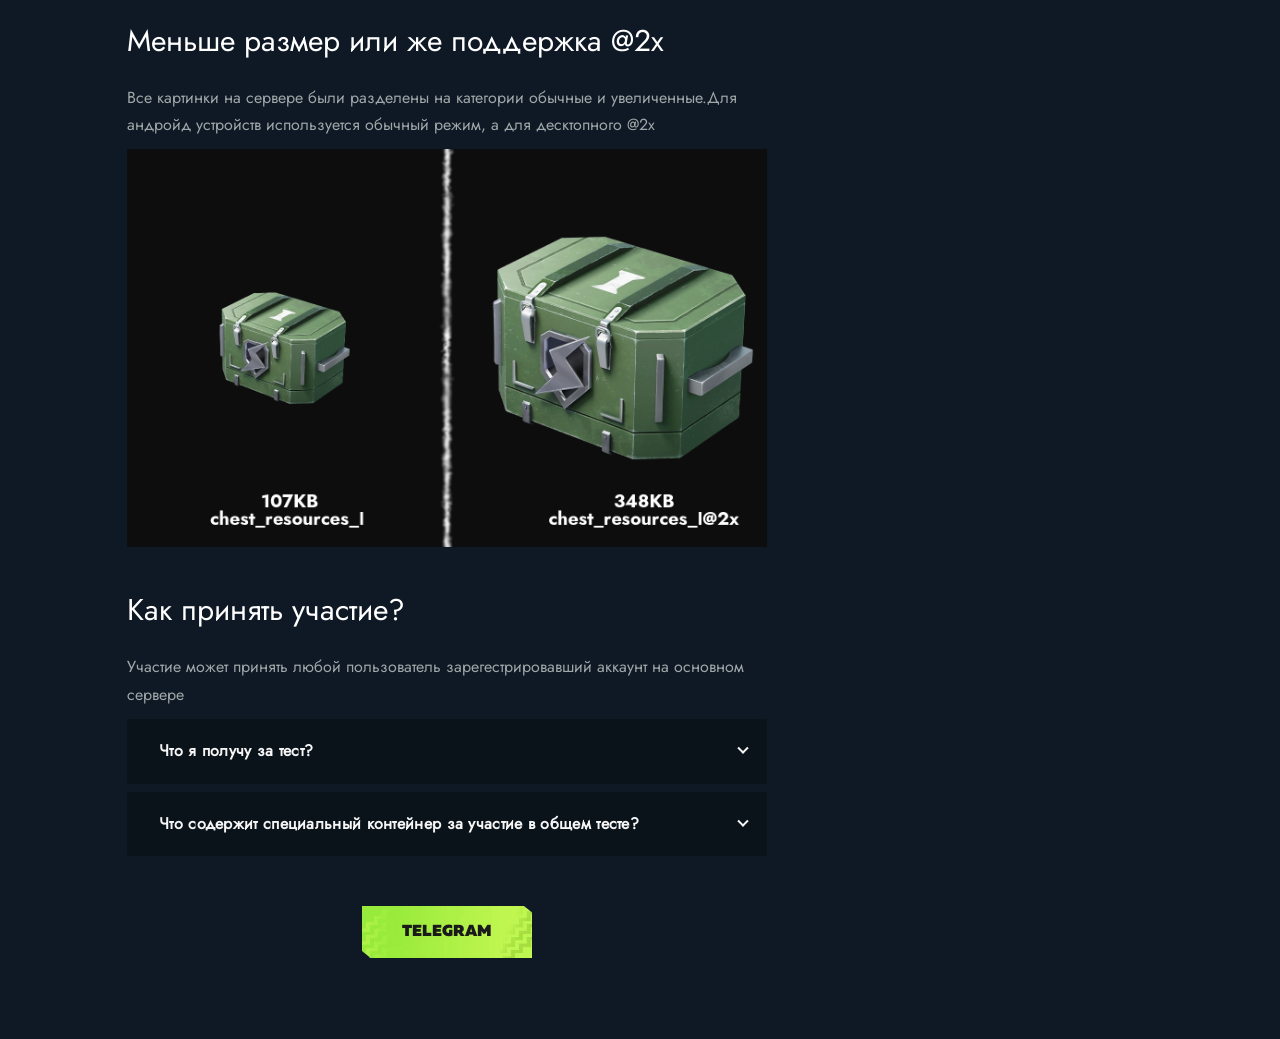
==== commit bd3c2726: "Update ot_1_0_4.html" ====
--- a/ru/news/common/ot_1_0_4.html
+++ b/ru/news/common/ot_1_0_4.html
@@ -525,13 +525,6 @@
                 <li><p><currency count="75 000" type="freexp"></currency> с вероятностью 100%</p></li>
             </div>
     </details>
-    <p>
-      <currency count="550 000" type="silver"></currency>, <currency count="500" type="gold"></currency> и <currency count="100" type="freexp"></currency> на аккаунт бесплатно при старте!
-    </p>
-    <blockquote class="message-block">
-      <p>
-        Скачивай клиент с 30 августа 20:00 (МСК+4) по 9 сентября 23:00 (МСК+4).
-      </p>
     </blockquote>
     <p><br></p>
 <p style="text-align: center; display: flex; justify-content: center; gap: 20px; flex-wrap: wrap;">
@@ -954,4 +947,4 @@
 
 </body>
 </html>
-<!-- Forked by Nirtothunder from original Tanks Blitz website -->
+<!-- Forked by Nirtothunder from original Tanks Blitz website -->
